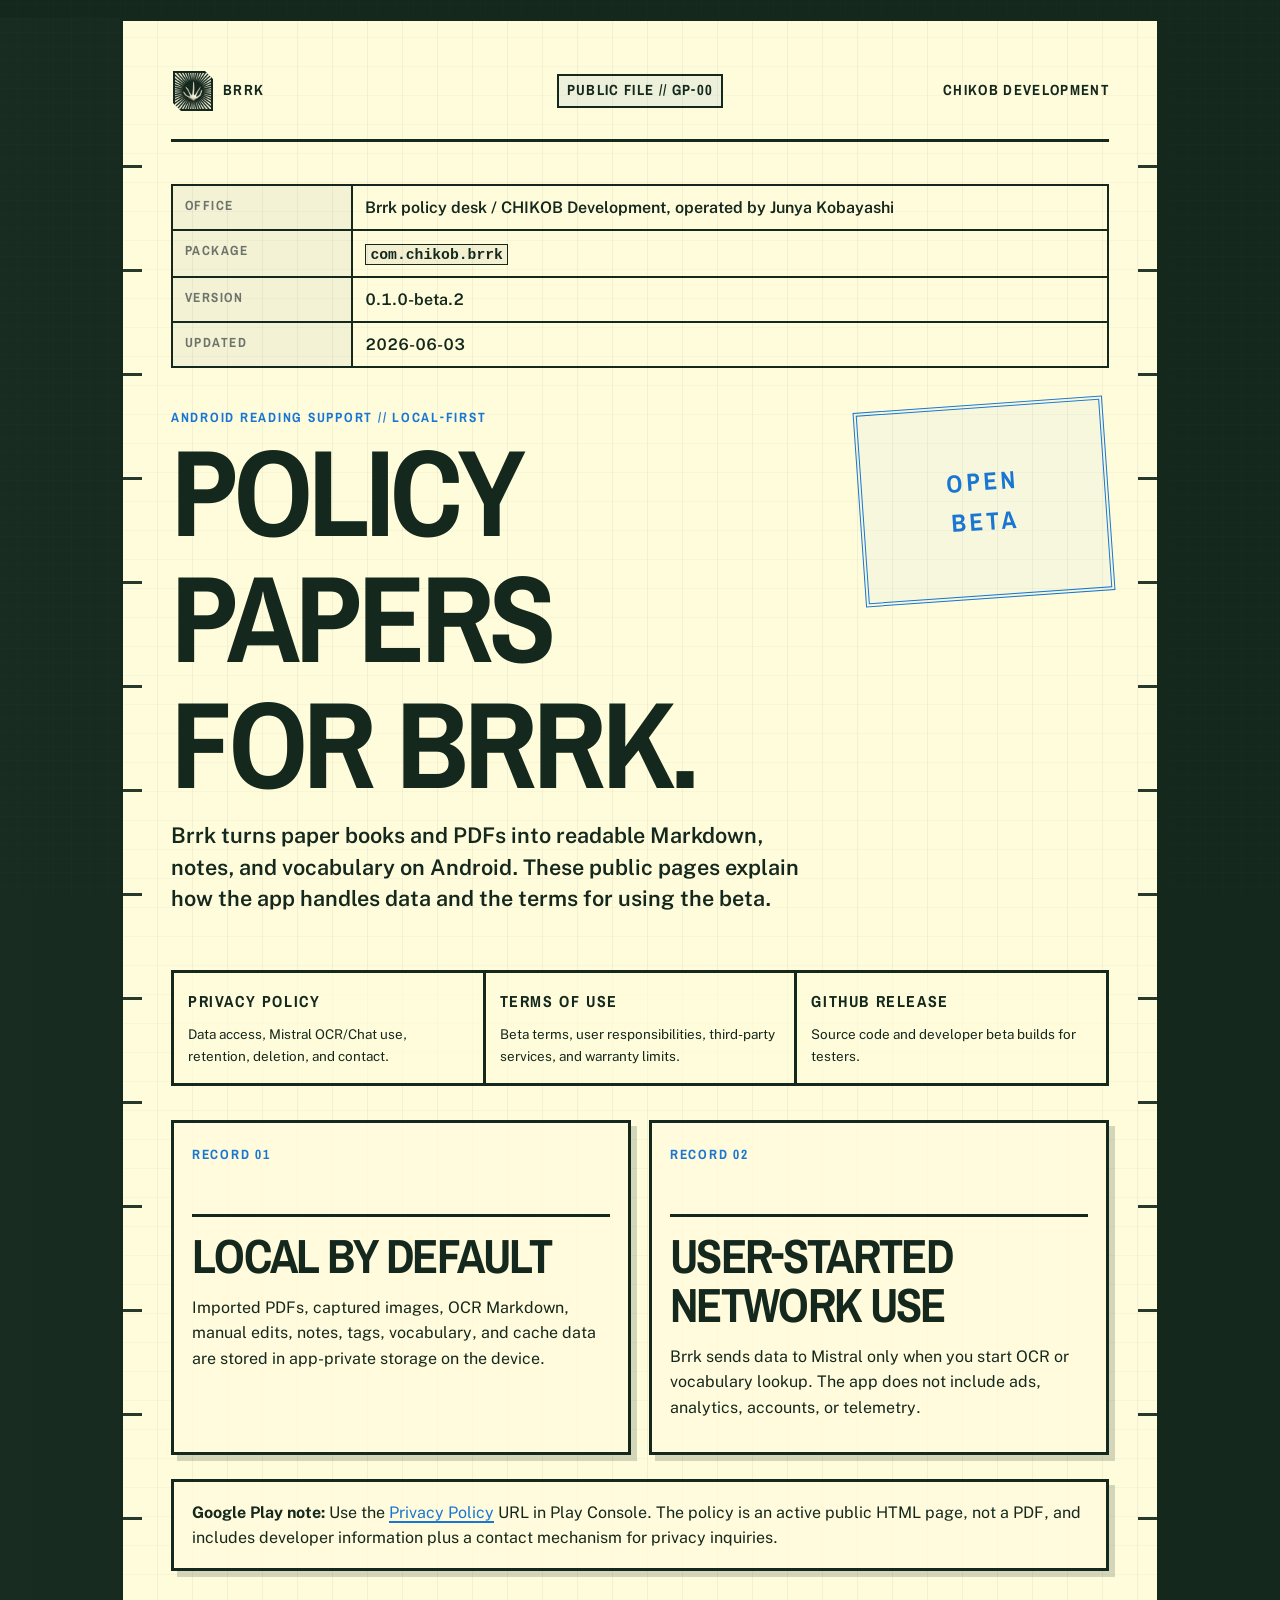
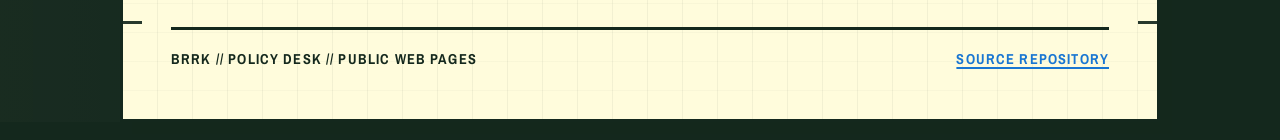
==== docs/index.html @ 3333eff4 "docs: soften GitHub release wording for Play pages" ====
<!doctype html>
<html lang="en">
<head>
  <meta charset="utf-8">
  <meta name="viewport" content="width=device-width, initial-scale=1">
  <title>Brrk — Policy Desk</title>
  <meta name="description" content="Brrk policy pages for Google Play: privacy policy, terms of use, and app data handling notes.">
  <link rel="preconnect" href="https://fonts.googleapis.com">
  <link rel="preconnect" href="https://fonts.gstatic.com" crossorigin>
  <link href="https://fonts.googleapis.com/css2?family=Archivo+Narrow:wght@500;600;700&family=Public+Sans:wght@400;500;600;700;800;900&display=swap" rel="stylesheet">
  <link rel="stylesheet" href="styles.css?v=20260604-fonts1">
</head>
<body>
  <a class="skip-link" href="#main">Skip to content</a>
  <div class="page-shell">
    <header class="top-band" aria-label="Brrk policy header">
      <a class="brand-logo" href="index.html" aria-label="Brrk policy desk home">
        <img src="assets/brrk_icon-96.png" alt="Brrk app icon" width="40" height="40" decoding="async">
        <span>Brrk</span>
      </a>
      <div class="doc-code">Public File // GP-00</div>
      <div class="brand-right">CHIKOB Development</div>
    </header>

    <section class="memo-grid" aria-label="Document metadata">
      <div class="memo-label">Office</div>
      <div class="memo-value">Brrk policy desk / CHIKOB Development, operated by Junya Kobayashi</div>
      <div class="memo-label">Package</div>
      <div class="memo-value"><code>com.chikob.brrk</code></div>
      <div class="memo-label">Version</div>
      <div class="memo-value">0.1.0-beta.2</div>
      <div class="memo-label">Updated</div>
      <div class="memo-value">2026-06-03</div>
    </section>

    <main id="main">
      <section class="hero">
        <div>
          <span class="kicker">Android reading support // local-first</span>
          <h1>Policy papers for Brrk.</h1>
          <p class="lede">Brrk turns paper books and PDFs into readable Markdown, notes, and vocabulary on Android. These public pages explain how the app handles data and the terms for using the beta.</p>
        </div>
        <div class="stamp" aria-label="Open beta stamp">Open<br>Beta</div>
      </section>

      <nav class="nav-ledger" aria-label="Policy documents">
        <a href="privacy.html">
          <strong>Privacy Policy</strong>
          <span>Data access, Mistral OCR/Chat use, retention, deletion, and contact.</span>
        </a>
        <a href="terms.html">
          <strong>Terms of Use</strong>
          <span>Beta terms, user responsibilities, third-party services, and warranty limits.</span>
        </a>
        <a href="https://github.com/ragman53/brrk/releases/tag/v0.1.0-beta.2">
          <strong>GitHub Release</strong>
          <span>Source code and developer beta builds for testers.</span>
        </a>
      </nav>

      <div class="paper-card-grid">
        <article class="paper-card">
          <span class="section-number">Record 01</span>
          <h2>Local by default</h2>
          <p>Imported PDFs, captured images, OCR Markdown, manual edits, notes, tags, vocabulary, and cache data are stored in app-private storage on the device.</p>
        </article>
        <article class="paper-card">
          <span class="section-number">Record 02</span>
          <h2>User-started network use</h2>
          <p>Brrk sends data to Mistral only when you start OCR or vocabulary lookup. The app does not include ads, analytics, accounts, or telemetry.</p>
        </article>
      </div>

      <section class="notice" aria-label="Important notice">
        <strong>Google Play note:</strong> Use the <a href="privacy.html">Privacy Policy</a> URL in Play Console. The policy is an active public HTML page, not a PDF, and includes developer information plus a contact mechanism for privacy inquiries.
      </section>
    </main>

    <footer class="footer-ledger">
      <div>Brrk // Policy desk // Public web pages</div>
      <div><a href="https://github.com/ragman53/brrk">Source repository</a></div>
    </footer>
  </div>
</body>
</html>
---- docs/styles.css ----
:root {
  --paper: #fffcdc;
  --ink: #14281d;
  --muted: #6d746b;
  --rule: #14281d;
  --accent: #1976d2;
  --stamp: #1976d2;
  --desk: #14281d;
  --shadow: rgba(20, 40, 29, 0.35);
  --paper-fiber: rgba(20, 40, 29, 0.055);
  --font-body: "Public Sans", "Helvetica Neue", Arial, sans-serif;
  --font-display: "Archivo Narrow", "Public Sans", "Helvetica Neue", Arial, sans-serif;
  --font-code: ui-monospace, "SFMono-Regular", "Cascadia Mono", "Liberation Mono", "Courier New", monospace;
  color-scheme: light;
}

* {
  box-sizing: border-box;
}

html {
  background: var(--desk);
  min-height: 100%;
}

body {
  margin: 0;
  min-height: 100vh;
  background:
    linear-gradient(90deg, rgba(255, 252, 220, 0.02), transparent 26%, rgba(255, 252, 220, 0.04) 52%, transparent 78%),
    var(--desk);
  color: var(--ink);
  font-family: var(--font-body);
  font-size: 16px;
  line-height: 1.58;
  font-feature-settings: "tnum" 1, "case" 1;
}

body::before {
  content: "";
  position: fixed;
  inset: 0;
  pointer-events: none;
  opacity: 0.6;
  background-image:
    repeating-linear-gradient(0deg, transparent 0 13px, rgba(255, 252, 220, 0.025) 13px 14px),
    repeating-linear-gradient(90deg, transparent 0 17px, rgba(255, 252, 220, 0.018) 17px 18px);
}

.page-shell {
  width: min(1040px, calc(100% - 28px));
  margin: 18px auto;
  padding: clamp(18px, 4vw, 48px);
  min-height: calc(100vh - 36px);
  position: relative;
  background:
    repeating-linear-gradient(90deg, transparent 0 34px, var(--paper-fiber) 34px 35px),
    repeating-linear-gradient(0deg, transparent 0 28px, rgba(20, 40, 29, 0.028) 28px 29px),
    var(--paper);
  border: 3px solid var(--rule);
  box-shadow: 12px 12px 0 var(--shadow);
  isolation: isolate;
}

.page-shell::before,
.page-shell::after {
  content: "";
  position: absolute;
  top: 92px;
  bottom: 92px;
  width: 22px;
  background-image: repeating-linear-gradient(
    to bottom,
    transparent 0,
    transparent 52px,
    var(--rule) 52px,
    var(--rule) 55px,
    transparent 55px,
    transparent 104px
  );
  opacity: 0.92;
  pointer-events: none;
}

.page-shell::before {
  left: -3px;
}

.page-shell::after {
  right: -3px;
}

.skip-link {
  position: absolute;
  top: 10px;
  left: 10px;
  transform: translateY(-180%);
  padding: 8px 10px;
  background: var(--accent);
  color: var(--paper);
  border: 2px solid var(--rule);
  z-index: 5;
}

.skip-link:focus {
  transform: translateY(0);
}

.top-band {
  display: grid;
  grid-template-columns: 1fr auto 1fr;
  align-items: center;
  gap: 16px;
  padding-bottom: 26px;
  border-bottom: 3px solid var(--rule);
  text-transform: uppercase;
  letter-spacing: 0.09em;
  font-family: var(--font-display);
  font-size: 0.92rem;
}

.brand-left,
.brand-right {
  font-weight: 700;
}

.brand-logo {
  justify-self: start;
  display: inline-grid;
  grid-template-columns: 40px auto;
  align-items: center;
  gap: 10px;
  max-width: max-content;
  padding: 2px 6px 2px 2px;
  color: var(--ink);
  font-family: var(--font-display);
  font-weight: 700;
  text-decoration: none;
}

.brand-logo img {
  width: 40px;
  height: 40px;
  display: block;
  flex: 0 0 40px;
  object-fit: cover;
  border: 2px solid var(--rule);
  background: var(--paper);
  clip-path: polygon(0 0, calc(100% - 8px) 0, 100% 8px, 100% 100%, 8px 100%, 0 calc(100% - 8px));
  image-rendering: auto;
}

.brand-logo span {
  letter-spacing: 0.1em;
}

.brand-logo:hover,
.brand-logo:focus-visible {
  color: var(--paper);
  background: var(--accent);
  outline: 2px solid var(--accent);
  outline-offset: 3px;
}

.brand-logo:hover img,
.brand-logo:focus-visible img {
  border-color: var(--accent);
}

.brand-right {
  text-align: right;
}

.doc-code {
  justify-self: center;
  padding: 3px 8px;
  font-family: var(--font-display);
  font-weight: 700;
  border: 2px solid var(--rule);
  background: rgba(25, 118, 210, 0.08);
  white-space: nowrap;
}

.memo-grid {
  display: grid;
  grid-template-columns: minmax(120px, 180px) 1fr;
  gap: 0;
  margin: clamp(22px, 4vw, 42px) 0 30px;
  border-top: 2px solid var(--rule);
  border-left: 2px solid var(--rule);
}

.memo-label,
.memo-value {
  min-height: 42px;
  padding: 9px 12px;
  border-right: 2px solid var(--rule);
  border-bottom: 2px solid var(--rule);
}

.memo-label {
  text-transform: uppercase;
  letter-spacing: 0.11em;
  font-family: var(--font-display);
  font-size: 0.83rem;
  font-weight: 700;
  color: var(--muted);
  background: rgba(20, 40, 29, 0.045);
}

.memo-value {
  font-weight: 600;
}

.hero {
  display: grid;
  grid-template-columns: minmax(0, 1fr) minmax(190px, 250px);
  gap: clamp(22px, 5vw, 56px);
  align-items: start;
  margin: 36px 0 42px;
}

h1,
h2,
h3 {
  margin: 0;
  font-family: var(--font-display);
  font-weight: 700;
  line-height: 1.02;
  letter-spacing: -0.035em;
  text-wrap: balance;
}

h1 {
  font-size: clamp(3rem, 10vw, 7.7rem);
  max-width: 850px;
  text-transform: uppercase;
}

h2 {
  font-size: clamp(1.65rem, 3.8vw, 3rem);
  margin-top: 48px;
  padding-top: 15px;
  border-top: 3px solid var(--rule);
  text-transform: uppercase;
}

h3 {
  font-size: 1.08rem;
  margin-top: 26px;
  text-transform: uppercase;
  letter-spacing: 0.05em;
}

p,
ul,
ol {
  max-width: 74ch;
}

p {
  margin: 14px 0;
}

ul,
ol {
  padding-left: 1.4rem;
}

li + li {
  margin-top: 8px;
}

.lede {
  font-size: clamp(1.05rem, 2vw, 1.35rem);
  line-height: 1.45;
  max-width: 62ch;
  font-weight: 600;
}

.stamp {
  justify-self: end;
  width: 100%;
  max-width: 250px;
  aspect-ratio: 1 / 0.78;
  border: 4px double var(--stamp);
  color: var(--stamp);
  display: grid;
  place-items: center;
  transform: rotate(-4deg);
  font-family: var(--font-display);
  text-transform: uppercase;
  letter-spacing: 0.13em;
  font-weight: 700;
  text-align: center;
  font-size: clamp(1.1rem, 2.2vw, 1.55rem);
  background: rgba(25, 118, 210, 0.035);
}

.nav-ledger {
  display: grid;
  grid-template-columns: repeat(3, minmax(0, 1fr));
  border-top: 3px solid var(--rule);
  border-left: 3px solid var(--rule);
  margin: 34px 0;
}

.nav-ledger a {
  display: block;
  padding: 16px 14px;
  min-height: 92px;
  color: var(--ink);
  border-right: 3px solid var(--rule);
  border-bottom: 3px solid var(--rule);
  text-decoration: none;
  background: rgba(255, 252, 220, 0.7);
}

.nav-ledger a:hover,
.nav-ledger a:focus-visible {
  outline: none;
  color: var(--paper);
  background: var(--accent);
}

.nav-ledger strong,
.nav-ledger span {
  display: block;
}

.nav-ledger strong {
  font-family: var(--font-display);
  font-weight: 700;
  text-transform: uppercase;
  letter-spacing: 0.1em;
}

.nav-ledger span {
  margin-top: 10px;
  font-size: 0.84rem;
}

.notice,
.paper-card {
  border: 3px solid var(--rule);
  padding: 18px;
  background: rgba(255, 252, 220, 0.82);
  box-shadow: 6px 6px 0 rgba(20, 40, 29, 0.18);
}

.notice {
  margin: 24px 0;
}

.paper-card-grid {
  display: grid;
  grid-template-columns: repeat(2, minmax(0, 1fr));
  gap: 18px;
  margin: 24px 0;
}

.kicker,
.section-number {
  display: inline-block;
  color: var(--accent);
  font-family: var(--font-display);
  text-transform: uppercase;
  letter-spacing: 0.13em;
  font-size: 0.84rem;
  font-weight: 700;
}

.data-table {
  width: 100%;
  border-collapse: collapse;
  margin: 20px 0;
  font-size: 0.94rem;
}

.data-table th,
.data-table td {
  border: 2px solid var(--rule);
  padding: 10px 12px;
  text-align: left;
  vertical-align: top;
}

.data-table th {
  font-family: var(--font-display);
  font-weight: 700;
  text-transform: uppercase;
  letter-spacing: 0.1em;
  background: rgba(20, 40, 29, 0.06);
}

a {
  color: var(--accent);
  text-decoration-thickness: 2px;
  text-underline-offset: 3px;
}

a:hover,
a:focus-visible {
  color: var(--ink);
  background: rgba(25, 118, 210, 0.16);
  outline: 2px solid var(--accent);
  outline-offset: 2px;
}

code {
  padding: 0.12em 0.3em;
  border: 1px solid var(--rule);
  background: rgba(20, 40, 29, 0.055);
  font-family: var(--font-code);
  font-size: 0.92em;
}

hr {
  border: 0;
  border-top: 3px solid var(--rule);
  margin: 38px 0;
}

.footer-ledger {
  margin-top: 56px;
  padding-top: 18px;
  border-top: 3px solid var(--rule);
  display: grid;
  grid-template-columns: 1fr auto;
  gap: 16px;
  font-family: var(--font-display);
  font-size: 0.9rem;
  font-weight: 700;
  text-transform: uppercase;
  letter-spacing: 0.08em;
}

@media (max-width: 760px) {
  body {
    font-size: 15px;
  }

  .page-shell {
    width: calc(100% - 16px);
    margin: 8px auto;
    padding: 18px;
    box-shadow: 6px 6px 0 var(--shadow);
  }

  .page-shell::before,
  .page-shell::after {
    display: none;
  }

  .top-band {
    grid-template-columns: 1fr;
    gap: 8px;
  }

  .brand-right,
  .doc-code {
    justify-self: start;
    text-align: left;
  }

  .memo-grid {
    grid-template-columns: 1fr;
  }

  .hero,
  .paper-card-grid,
  .nav-ledger,
  .footer-ledger {
    grid-template-columns: 1fr;
  }

  .stamp {
    justify-self: start;
    max-width: 190px;
  }
}

@media print {
  html,
  body {
    background: var(--paper);
  }

  .page-shell {
    width: 100%;
    min-height: auto;
    margin: 0;
    border: 0;
    box-shadow: none;
  }

  .nav-ledger,
  .skip-link {
    display: none;
  }
}
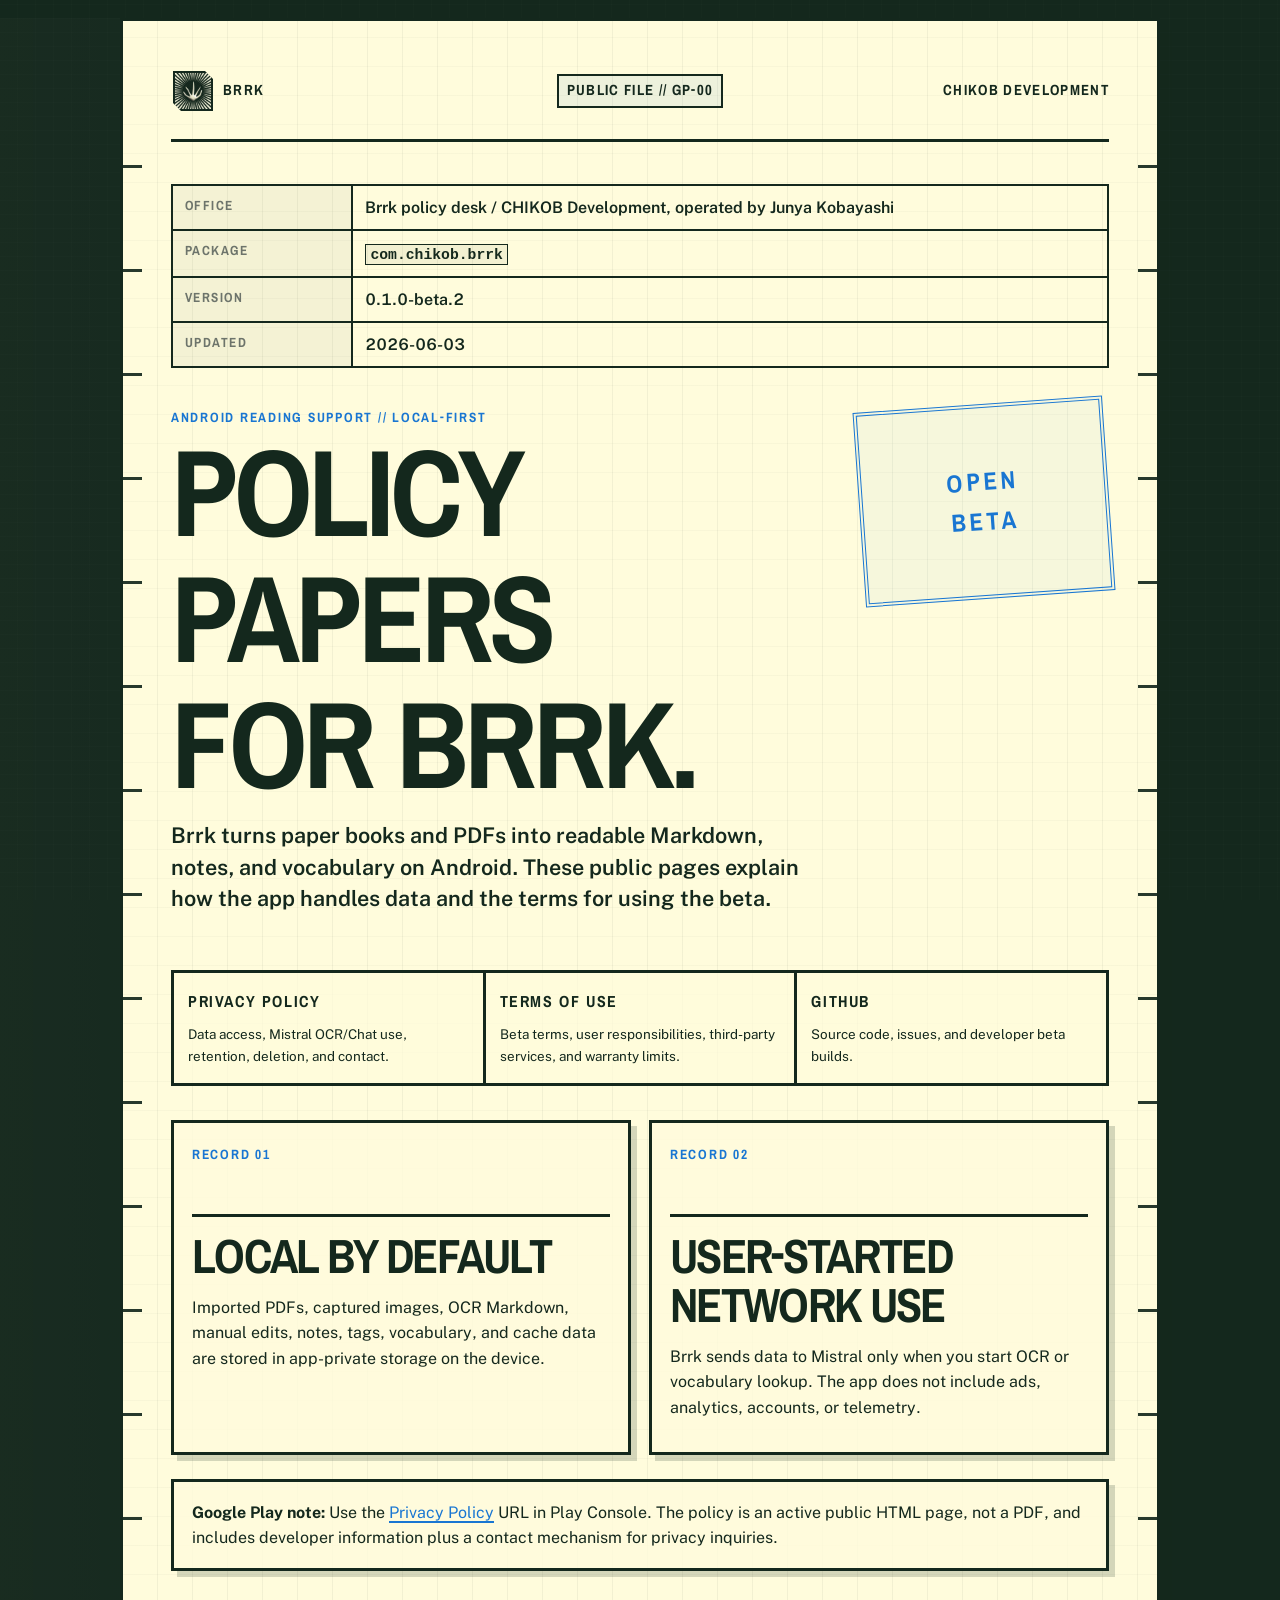
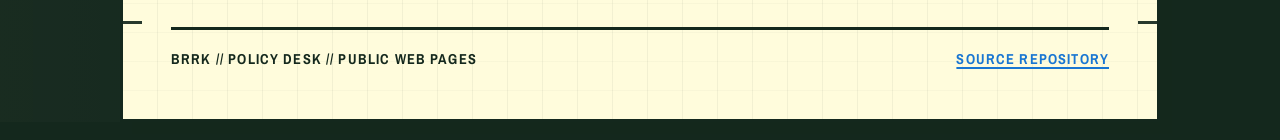
==== commit 66f3eeee: "docs: link policy pages to repository" ====
--- a/docs/index.html
+++ b/docs/index.html
@@ -52,9 +52,9 @@
           <strong>Terms of Use</strong>
           <span>Beta terms, user responsibilities, third-party services, and warranty limits.</span>
         </a>
-        <a href="https://github.com/ragman53/brrk/releases/tag/v0.1.0-beta.2">
-          <strong>GitHub Release</strong>
-          <span>Source code and developer beta builds for testers.</span>
+        <a href="https://github.com/ragman53/brrk/">
+          <strong>GitHub</strong>
+          <span>Source code, issues, and developer beta builds.</span>
         </a>
       </nav>
 
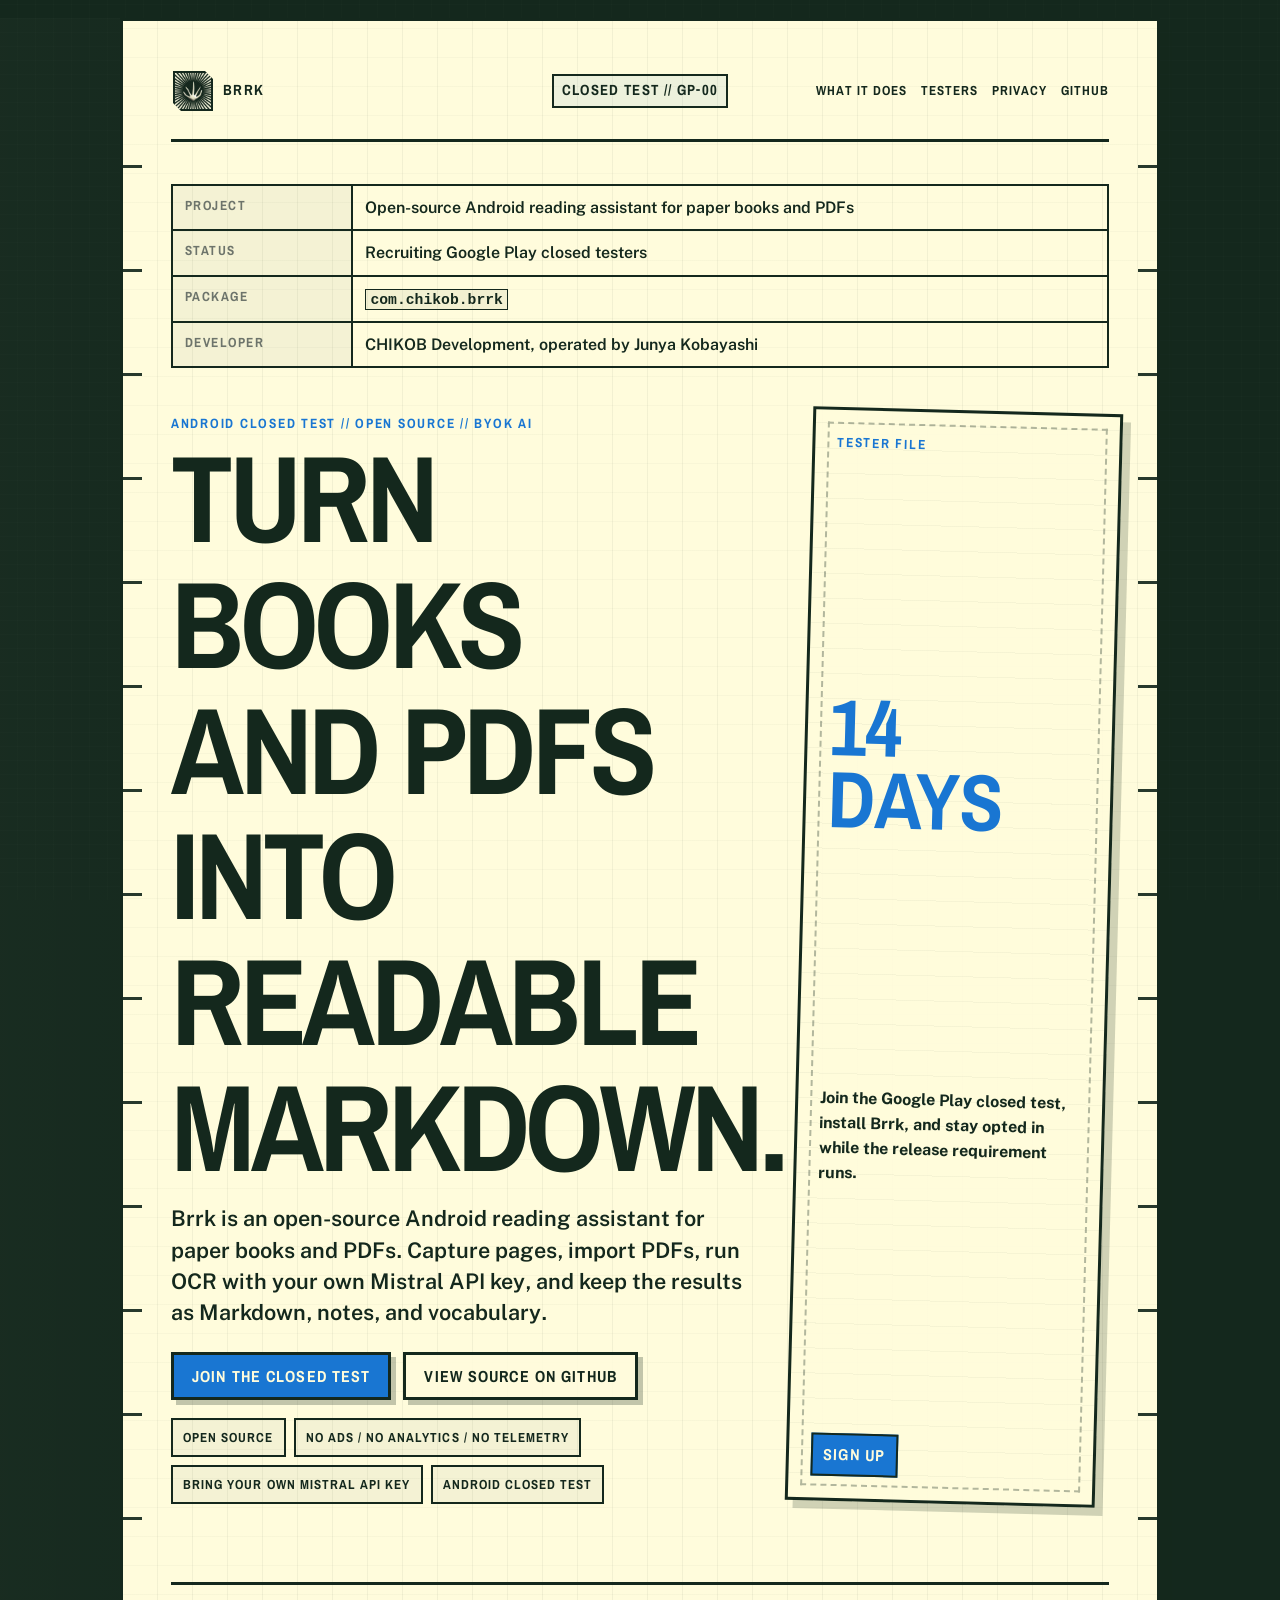
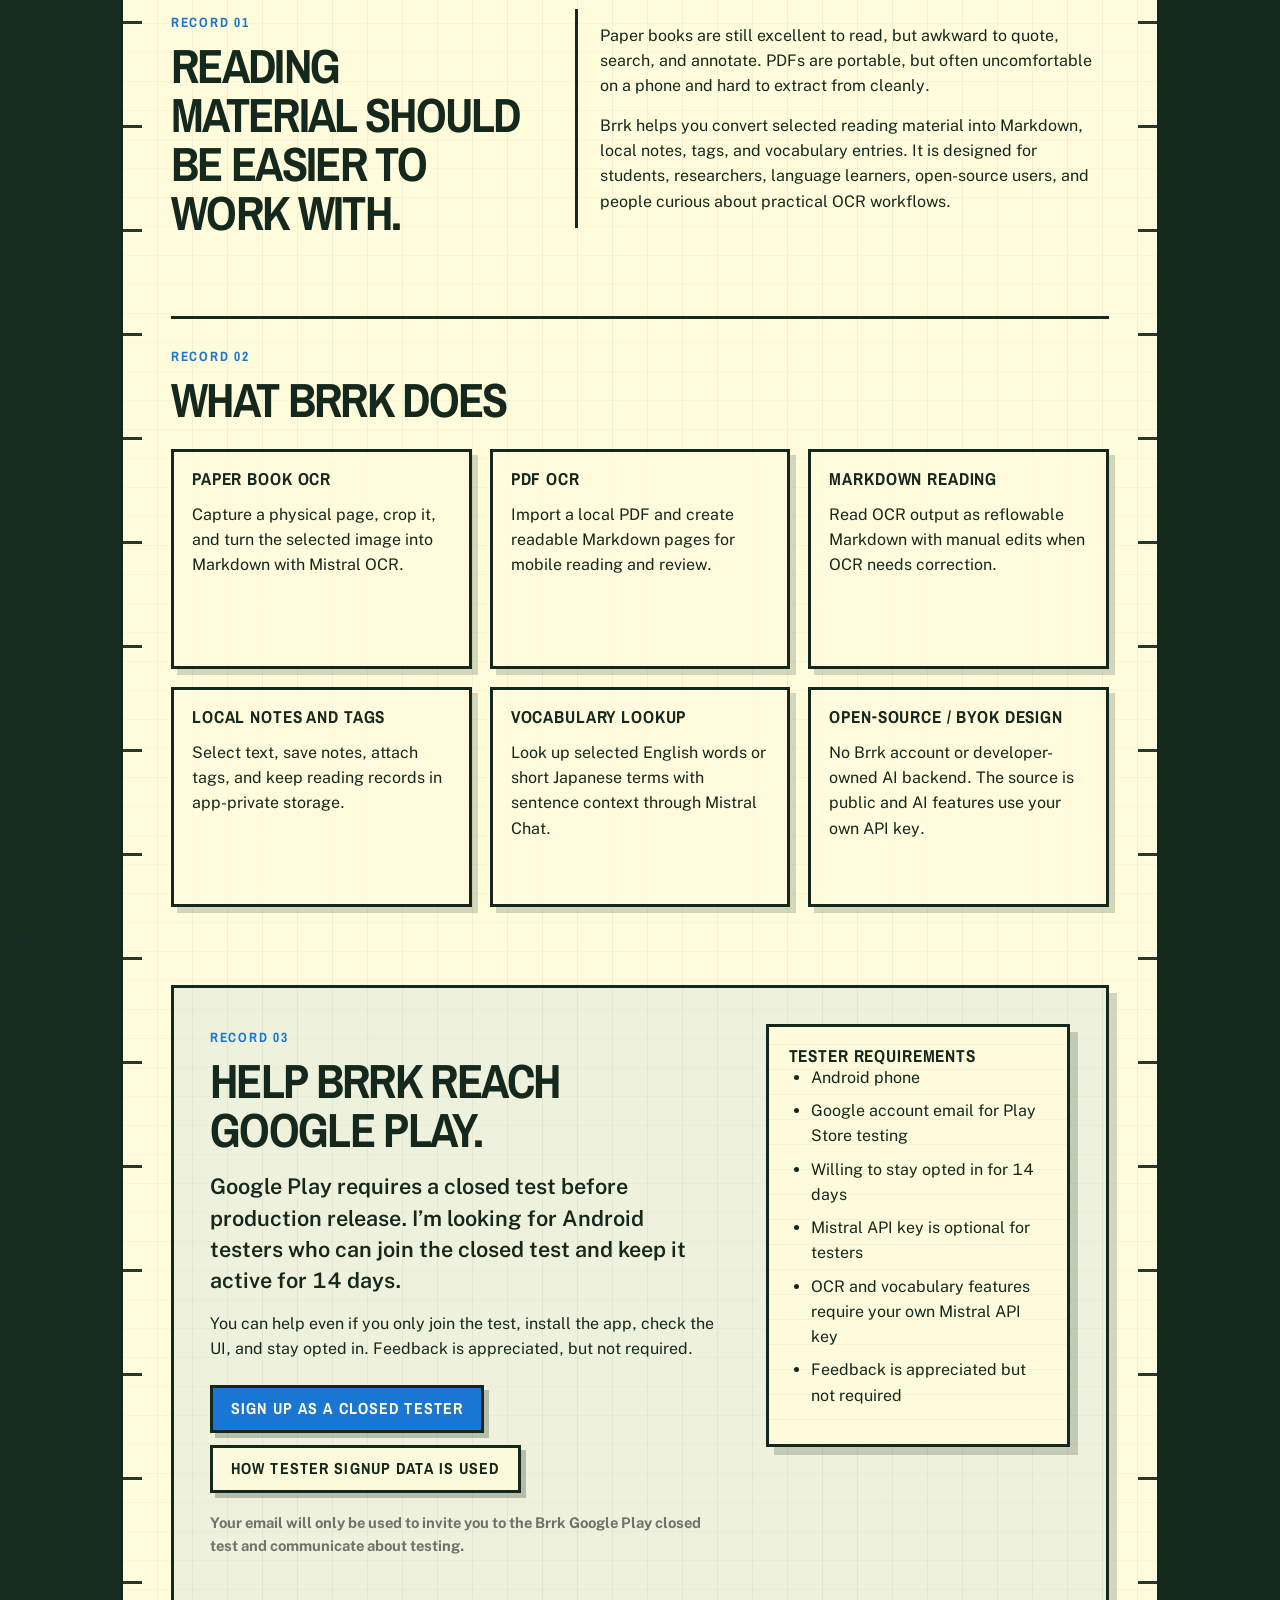
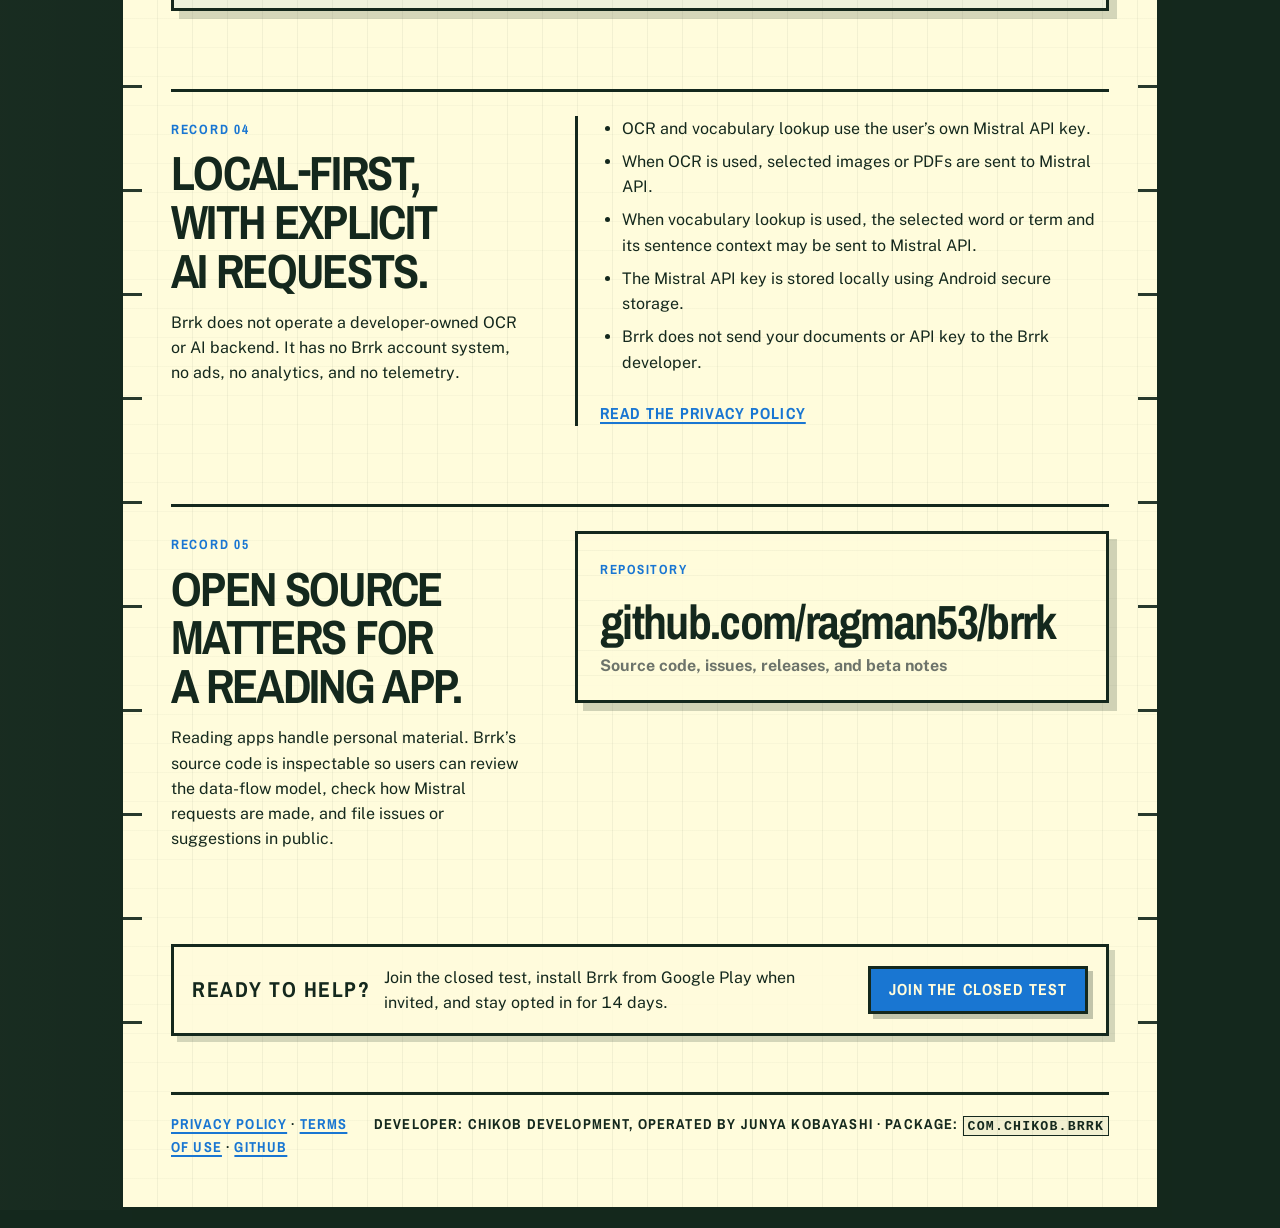
==== commit 41c1a585: "docs: add closed tester landing page" ====
--- a/docs/index.html
+++ b/docs/index.html
@@ -3,82 +3,178 @@
 <head>
   <meta charset="utf-8">
   <meta name="viewport" content="width=device-width, initial-scale=1">
-  <title>Brrk — Policy Desk</title>
-  <meta name="description" content="Brrk policy pages for Google Play: privacy policy, terms of use, and app data handling notes.">
+  <title>Brrk — Android closed test</title>
+  <meta name="description" content="Join the Brrk Android closed test. Brrk is an open-source reading assistant that turns paper books and PDFs into Markdown, notes, and vocabulary using your own Mistral API key.">
   <link rel="preconnect" href="https://fonts.googleapis.com">
   <link rel="preconnect" href="https://fonts.gstatic.com" crossorigin>
   <link href="https://fonts.googleapis.com/css2?family=Archivo+Narrow:wght@500;600;700&family=Public+Sans:wght@400;500;600;700;800;900&display=swap" rel="stylesheet">
-  <link rel="stylesheet" href="styles.css?v=20260604-fonts1">
+  <link rel="stylesheet" href="styles.css?v=20260616-landing1">
 </head>
 <body>
   <a class="skip-link" href="#main">Skip to content</a>
-  <div class="page-shell">
-    <header class="top-band" aria-label="Brrk policy header">
-      <a class="brand-logo" href="index.html" aria-label="Brrk policy desk home">
+  <div class="page-shell landing-shell">
+    <header class="top-band site-header" aria-label="Brrk site header">
+      <a class="brand-logo" href="index.html" aria-label="Brrk home">
         <img src="assets/brrk_icon-96.png" alt="Brrk app icon" width="40" height="40" decoding="async">
         <span>Brrk</span>
       </a>
-      <div class="doc-code">Public File // GP-00</div>
-      <div class="brand-right">CHIKOB Development</div>
+      <div class="doc-code">Closed Test // GP-00</div>
+      <nav class="site-nav" aria-label="Main navigation">
+        <a href="#what-it-does">What it does</a>
+        <a href="#testers">Testers</a>
+        <a href="privacy.html">Privacy</a>
+        <a href="https://github.com/ragman53/brrk">GitHub</a>
+      </nav>
     </header>
 
-    <section class="memo-grid" aria-label="Document metadata">
-      <div class="memo-label">Office</div>
-      <div class="memo-value">Brrk policy desk / CHIKOB Development, operated by Junya Kobayashi</div>
+    <section class="memo-grid" aria-label="Project metadata">
+      <div class="memo-label">Project</div>
+      <div class="memo-value">Open-source Android reading assistant for paper books and PDFs</div>
+      <div class="memo-label">Status</div>
+      <div class="memo-value">Recruiting Google Play closed testers</div>
       <div class="memo-label">Package</div>
       <div class="memo-value"><code>com.chikob.brrk</code></div>
-      <div class="memo-label">Version</div>
-      <div class="memo-value">0.1.0-beta.2</div>
-      <div class="memo-label">Updated</div>
-      <div class="memo-value">2026-06-03</div>
+      <div class="memo-label">Developer</div>
+      <div class="memo-value">CHIKOB Development, operated by Junya Kobayashi</div>
     </section>
 
     <main id="main">
-      <section class="hero">
+      <section class="hero landing-hero" aria-labelledby="hero-title">
         <div>
-          <span class="kicker">Android reading support // local-first</span>
-          <h1>Policy papers for Brrk.</h1>
-          <p class="lede">Brrk turns paper books and PDFs into readable Markdown, notes, and vocabulary on Android. These public pages explain how the app handles data and the terms for using the beta.</p>
+          <span class="kicker">Android closed test // open source // BYOK AI</span>
+          <h1 id="hero-title">Turn books and PDFs into readable Markdown.</h1>
+          <p class="lede">Brrk is an open-source Android reading assistant for paper books and PDFs. Capture pages, import PDFs, run OCR with your own Mistral API key, and keep the results as Markdown, notes, and vocabulary.</p>
+          <div class="cta-row" aria-label="Primary actions">
+            <a class="button button-primary" href="GOOGLE_FORM_URL_HERE">Join the closed test</a>
+            <a class="button button-secondary" href="https://github.com/ragman53/brrk">View source on GitHub</a>
+          </div>
+          <ul class="trust-ledger" aria-label="Project notes">
+            <li>Open source</li>
+            <li>No ads / no analytics / no telemetry</li>
+            <li>Bring your own Mistral API key</li>
+            <li>Android closed test</li>
+          </ul>
         </div>
-        <div class="stamp" aria-label="Open beta stamp">Open<br>Beta</div>
+        <aside class="tester-ticket" aria-label="Closed test ticket">
+          <span class="ticket-label">Tester file</span>
+          <strong>14 days</strong>
+          <p>Join the Google Play closed test, install Brrk, and stay opted in while the release requirement runs.</p>
+          <a href="GOOGLE_FORM_URL_HERE">Sign up</a>
+        </aside>
       </section>
 
-      <nav class="nav-ledger" aria-label="Policy documents">
-        <a href="privacy.html">
-          <strong>Privacy Policy</strong>
-          <span>Data access, Mistral OCR/Chat use, retention, deletion, and contact.</span>
+      <section id="what-it-does" class="problem-section" aria-labelledby="problem-title">
+        <div>
+          <span class="section-number">Record 01</span>
+          <h2 id="problem-title">Reading material should be easier to work with.</h2>
+        </div>
+        <div class="problem-copy">
+          <p>Paper books are still excellent to read, but awkward to quote, search, and annotate. PDFs are portable, but often uncomfortable on a phone and hard to extract from cleanly.</p>
+          <p>Brrk helps you convert selected reading material into Markdown, local notes, tags, and vocabulary entries. It is designed for students, researchers, language learners, open-source users, and people curious about practical OCR workflows.</p>
+        </div>
+      </section>
+
+      <section class="feature-section" aria-labelledby="features-title">
+        <span class="section-number">Record 02</span>
+        <h2 id="features-title">What Brrk does</h2>
+        <div class="feature-grid">
+          <article class="paper-card feature-card">
+            <h3>Paper book OCR</h3>
+            <p>Capture a physical page, crop it, and turn the selected image into Markdown with Mistral OCR.</p>
+          </article>
+          <article class="paper-card feature-card">
+            <h3>PDF OCR</h3>
+            <p>Import a local PDF and create readable Markdown pages for mobile reading and review.</p>
+          </article>
+          <article class="paper-card feature-card">
+            <h3>Markdown reading</h3>
+            <p>Read OCR output as reflowable Markdown with manual edits when OCR needs correction.</p>
+          </article>
+          <article class="paper-card feature-card">
+            <h3>Local notes and tags</h3>
+            <p>Select text, save notes, attach tags, and keep reading records in app-private storage.</p>
+          </article>
+          <article class="paper-card feature-card">
+            <h3>Vocabulary lookup</h3>
+            <p>Look up selected English words or short Japanese terms with sentence context through Mistral Chat.</p>
+          </article>
+          <article class="paper-card feature-card">
+            <h3>Open-source / BYOK design</h3>
+            <p>No Brrk account or developer-owned AI backend. The source is public and AI features use your own API key.</p>
+          </article>
+        </div>
+      </section>
+
+      <section id="testers" class="tester-section" aria-labelledby="tester-title">
+        <div class="tester-main">
+          <span class="section-number">Record 03</span>
+          <h2 id="tester-title">Help Brrk reach Google Play.</h2>
+          <p class="lede">Google Play requires a closed test before production release. I’m looking for Android testers who can join the closed test and keep it active for 14 days.</p>
+          <p>You can help even if you only join the test, install the app, check the UI, and stay opted in. Feedback is appreciated, but not required.</p>
+          <div class="cta-row">
+            <a class="button button-primary" href="GOOGLE_FORM_URL_HERE">Sign up as a closed tester</a>
+            <a class="button button-secondary" href="privacy.html#closed-tester-signup">How tester signup data is used</a>
+          </div>
+          <p class="fine-print">Your email will only be used to invite you to the Brrk Google Play closed test and communicate about testing.</p>
+        </div>
+        <aside class="requirements-card" aria-labelledby="requirements-title">
+          <h3 id="requirements-title">Tester requirements</h3>
+          <ul>
+            <li>Android phone</li>
+            <li>Google account email for Play Store testing</li>
+            <li>Willing to stay opted in for 14 days</li>
+            <li>Mistral API key is optional for testers</li>
+            <li>OCR and vocabulary features require your own Mistral API key</li>
+            <li>Feedback is appreciated but not required</li>
+          </ul>
+        </aside>
+      </section>
+
+      <section id="privacy" class="privacy-section" aria-labelledby="privacy-title">
+        <div>
+          <span class="section-number">Record 04</span>
+          <h2 id="privacy-title">Local-first, with explicit AI requests.</h2>
+          <p>Brrk does not operate a developer-owned OCR or AI backend. It has no Brrk account system, no ads, no analytics, and no telemetry.</p>
+        </div>
+        <div class="privacy-ledger">
+          <ul>
+            <li>OCR and vocabulary lookup use the user’s own Mistral API key.</li>
+            <li>When OCR is used, selected images or PDFs are sent to Mistral API.</li>
+            <li>When vocabulary lookup is used, the selected word or term and its sentence context may be sent to Mistral API.</li>
+            <li>The Mistral API key is stored locally using Android secure storage.</li>
+            <li>Brrk does not send your documents or API key to the Brrk developer.</li>
+          </ul>
+          <a class="text-link" href="privacy.html">Read the Privacy Policy</a>
+        </div>
+      </section>
+
+      <section class="oss-section" aria-labelledby="oss-title">
+        <div class="oss-copy">
+          <span class="section-number">Record 05</span>
+          <h2 id="oss-title">Open source matters for a reading app.</h2>
+          <p>Reading apps handle personal material. Brrk’s source code is inspectable so users can review the data-flow model, check how Mistral requests are made, and file issues or suggestions in public.</p>
+        </div>
+        <a class="github-card" href="https://github.com/ragman53/brrk" aria-label="Open Brrk source code on GitHub">
+          <span>Repository</span>
+          <strong>github.com/ragman53/brrk</strong>
+          <em>Source code, issues, releases, and beta notes</em>
         </a>
-        <a href="terms.html">
-          <strong>Terms of Use</strong>
-          <span>Beta terms, user responsibilities, third-party services, and warranty limits.</span>
-        </a>
-        <a href="https://github.com/ragman53/brrk/">
-          <strong>GitHub</strong>
-          <span>Source code, issues, and developer beta builds.</span>
-        </a>
-      </nav>
+      </section>
 
-      <div class="paper-card-grid">
-        <article class="paper-card">
-          <span class="section-number">Record 01</span>
-          <h2>Local by default</h2>
-          <p>Imported PDFs, captured images, OCR Markdown, manual edits, notes, tags, vocabulary, and cache data are stored in app-private storage on the device.</p>
-        </article>
-        <article class="paper-card">
-          <span class="section-number">Record 02</span>
-          <h2>User-started network use</h2>
-          <p>Brrk sends data to Mistral only when you start OCR or vocabulary lookup. The app does not include ads, analytics, accounts, or telemetry.</p>
-        </article>
-      </div>
-
-      <section class="notice" aria-label="Important notice">
-        <strong>Google Play note:</strong> Use the <a href="privacy.html">Privacy Policy</a> URL in Play Console. The policy is an active public HTML page, not a PDF, and includes developer information plus a contact mechanism for privacy inquiries.
+      <section class="notice final-cta" aria-label="Closed test call to action">
+        <strong>Ready to help?</strong>
+        <span>Join the closed test, install Brrk from Google Play when invited, and stay opted in for 14 days.</span>
+        <a class="button button-primary" href="GOOGLE_FORM_URL_HERE">Join the closed test</a>
       </section>
     </main>
 
     <footer class="footer-ledger">
-      <div>Brrk // Policy desk // Public web pages</div>
-      <div><a href="https://github.com/ragman53/brrk">Source repository</a></div>
+      <div>
+        <a href="privacy.html">Privacy Policy</a> ·
+        <a href="terms.html">Terms of Use</a> ·
+        <a href="https://github.com/ragman53/brrk">GitHub</a>
+      </div>
+      <div>Developer: CHIKOB Development, operated by Junya Kobayashi · Package: <code>com.chikob.brrk</code></div>
     </footer>
   </div>
 </body>
--- a/docs/styles.css
+++ b/docs/styles.css
@@ -435,6 +435,350 @@
   letter-spacing: 0.08em;
 }
 
+.site-nav {
+  justify-self: end;
+  display: flex;
+  flex-wrap: wrap;
+  justify-content: flex-end;
+  gap: 8px 14px;
+  font-family: var(--font-display);
+  font-weight: 700;
+  text-transform: uppercase;
+  letter-spacing: 0.08em;
+  font-size: 0.82rem;
+}
+
+.site-nav a {
+  color: var(--ink);
+  text-decoration: none;
+  border-bottom: 2px solid transparent;
+}
+
+.site-nav a:hover,
+.site-nav a:focus-visible {
+  color: var(--accent);
+  background: transparent;
+  border-bottom-color: var(--accent);
+  outline: 2px solid var(--accent);
+  outline-offset: 4px;
+}
+
+.landing-hero {
+  grid-template-columns: minmax(0, 1fr) minmax(220px, 310px);
+  align-items: stretch;
+  margin-top: 42px;
+}
+
+.landing-hero h1 {
+  max-width: 920px;
+}
+
+.cta-row {
+  display: flex;
+  flex-wrap: wrap;
+  gap: 12px;
+  margin: 24px 0 18px;
+}
+
+.button {
+  display: inline-flex;
+  align-items: center;
+  justify-content: center;
+  min-height: 48px;
+  padding: 12px 18px;
+  border: 3px solid var(--rule);
+  box-shadow: 5px 5px 0 rgba(20, 40, 29, 0.26);
+  color: var(--ink);
+  font-family: var(--font-display);
+  font-weight: 700;
+  letter-spacing: 0.07em;
+  text-transform: uppercase;
+  text-decoration: none;
+  line-height: 1.1;
+}
+
+.button:hover,
+.button:focus-visible {
+  outline: 3px solid var(--accent);
+  outline-offset: 3px;
+  transform: translate(-1px, -1px);
+}
+
+.button-primary {
+  background: var(--accent);
+  color: var(--paper);
+}
+
+.button-primary:hover,
+.button-primary:focus-visible {
+  color: var(--paper);
+  background: #0f5fab;
+}
+
+.button-secondary {
+  background: rgba(255, 252, 220, 0.86);
+}
+
+.trust-ledger {
+  display: flex;
+  flex-wrap: wrap;
+  gap: 8px;
+  padding: 0;
+  margin: 18px 0 0;
+  list-style: none;
+  max-width: none;
+}
+
+.trust-ledger li {
+  margin: 0;
+  padding: 7px 10px;
+  border: 2px solid var(--rule);
+  background: rgba(20, 40, 29, 0.045);
+  font-family: var(--font-display);
+  font-size: 0.82rem;
+  font-weight: 700;
+  letter-spacing: 0.08em;
+  text-transform: uppercase;
+}
+
+.tester-ticket,
+.requirements-card,
+.github-card {
+  border: 3px solid var(--rule);
+  background:
+    repeating-linear-gradient(0deg, transparent 0 24px, rgba(20, 40, 29, 0.04) 24px 25px),
+    rgba(255, 252, 220, 0.9);
+  box-shadow: 8px 8px 0 rgba(20, 40, 29, 0.2);
+}
+
+.tester-ticket {
+  position: relative;
+  display: flex;
+  flex-direction: column;
+  justify-content: space-between;
+  min-height: 310px;
+  padding: 22px;
+  transform: rotate(1.5deg);
+}
+
+.tester-ticket::before {
+  content: "";
+  position: absolute;
+  inset: 12px;
+  border: 2px dashed rgba(20, 40, 29, 0.32);
+  pointer-events: none;
+}
+
+.ticket-label,
+.github-card span {
+  color: var(--accent);
+  font-family: var(--font-display);
+  font-size: 0.83rem;
+  font-weight: 700;
+  letter-spacing: 0.13em;
+  text-transform: uppercase;
+}
+
+.tester-ticket strong {
+  display: block;
+  margin: 12px 0;
+  color: var(--accent);
+  font-family: var(--font-display);
+  font-size: clamp(3.2rem, 7vw, 5rem);
+  line-height: 0.9;
+  text-transform: uppercase;
+}
+
+.tester-ticket p {
+  margin-bottom: 22px;
+  font-weight: 700;
+}
+
+.tester-ticket a {
+  align-self: flex-start;
+  padding: 7px 10px;
+  border: 2px solid var(--rule);
+  background: var(--accent);
+  color: var(--paper);
+  font-family: var(--font-display);
+  font-weight: 700;
+  letter-spacing: 0.08em;
+  text-transform: uppercase;
+  text-decoration: none;
+}
+
+.problem-section,
+.privacy-section,
+.oss-section,
+.tester-section {
+  display: grid;
+  grid-template-columns: minmax(220px, 0.8fr) minmax(0, 1.2fr);
+  gap: clamp(20px, 4vw, 48px);
+  align-items: start;
+  margin: clamp(42px, 7vw, 78px) 0;
+  padding-top: 24px;
+  border-top: 3px solid var(--rule);
+}
+
+.problem-section h2,
+.feature-section h2,
+.tester-section h2,
+.privacy-section h2,
+.oss-section h2 {
+  margin-top: 8px;
+  padding-top: 0;
+  border-top: 0;
+}
+
+.problem-copy,
+.privacy-ledger {
+  border-left: 3px solid var(--rule);
+  padding-left: 22px;
+}
+
+.feature-section {
+  margin: clamp(42px, 7vw, 78px) 0;
+  padding-top: 24px;
+  border-top: 3px solid var(--rule);
+}
+
+.feature-grid {
+  display: grid;
+  grid-template-columns: repeat(3, minmax(0, 1fr));
+  gap: 18px;
+  margin-top: 24px;
+}
+
+.feature-card {
+  display: flex;
+  min-height: 220px;
+  flex-direction: column;
+  justify-content: flex-start;
+}
+
+.feature-card h3 {
+  margin-top: 0;
+}
+
+.tester-section {
+  grid-template-columns: minmax(0, 1.25fr) minmax(260px, 0.75fr);
+  padding: clamp(22px, 4vw, 36px);
+  background: rgba(25, 118, 210, 0.07);
+  border: 3px solid var(--rule);
+  box-shadow: 8px 8px 0 rgba(20, 40, 29, 0.18);
+}
+
+.tester-main .lede {
+  margin-top: 16px;
+}
+
+.requirements-card {
+  padding: 20px;
+}
+
+.requirements-card h3 {
+  margin-top: 0;
+}
+
+.requirements-card ul,
+.privacy-ledger ul {
+  margin-top: 0;
+}
+
+.fine-print {
+  font-size: 0.92rem;
+  font-weight: 700;
+  color: var(--muted);
+}
+
+.text-link {
+  display: inline-block;
+  margin-top: 10px;
+  font-family: var(--font-display);
+  font-weight: 700;
+  letter-spacing: 0.07em;
+  text-transform: uppercase;
+}
+
+.github-card {
+  display: block;
+  padding: 22px;
+  color: var(--ink);
+  text-decoration: none;
+}
+
+.github-card strong,
+.github-card em {
+  display: block;
+}
+
+.github-card strong {
+  margin: 16px 0 8px;
+  font-family: var(--font-display);
+  font-size: clamp(1.7rem, 4vw, 3rem);
+  line-height: 0.98;
+  letter-spacing: -0.035em;
+  overflow-wrap: anywhere;
+}
+
+.github-card em {
+  font-style: normal;
+  color: var(--muted);
+  font-weight: 700;
+}
+
+.github-card:hover,
+.github-card:focus-visible {
+  color: var(--paper);
+  background: var(--accent);
+}
+
+.github-card:hover em,
+.github-card:focus-visible em,
+.github-card:hover span,
+.github-card:focus-visible span {
+  color: var(--paper);
+}
+
+.final-cta {
+  display: grid;
+  grid-template-columns: auto minmax(0, 1fr) auto;
+  gap: 14px;
+  align-items: center;
+}
+
+.final-cta strong {
+  font-family: var(--font-display);
+  font-size: 1.35rem;
+  text-transform: uppercase;
+  letter-spacing: 0.07em;
+}
+
+@media (max-width: 960px) {
+  .feature-grid {
+    grid-template-columns: repeat(2, minmax(0, 1fr));
+  }
+
+  .landing-hero,
+  .problem-section,
+  .privacy-section,
+  .oss-section,
+  .tester-section,
+  .final-cta {
+    grid-template-columns: 1fr;
+  }
+
+  .tester-ticket {
+    transform: none;
+  }
+
+  .problem-copy,
+  .privacy-ledger {
+    border-left: 0;
+    padding-left: 0;
+  }
+}
+
 @media (max-width: 760px) {
   body {
     font-size: 15px;
@@ -458,9 +802,14 @@
   }
 
   .brand-right,
-  .doc-code {
+  .doc-code,
+  .site-nav {
     justify-self: start;
     text-align: left;
+  }
+
+  .site-nav {
+    justify-content: flex-start;
   }
 
   .memo-grid {
@@ -470,8 +819,17 @@
   .hero,
   .paper-card-grid,
   .nav-ledger,
-  .footer-ledger {
+  .footer-ledger,
+  .feature-grid {
     grid-template-columns: 1fr;
+  }
+
+  .button {
+    width: 100%;
+  }
+
+  .tester-section {
+    padding: 18px;
   }
 
   .stamp {
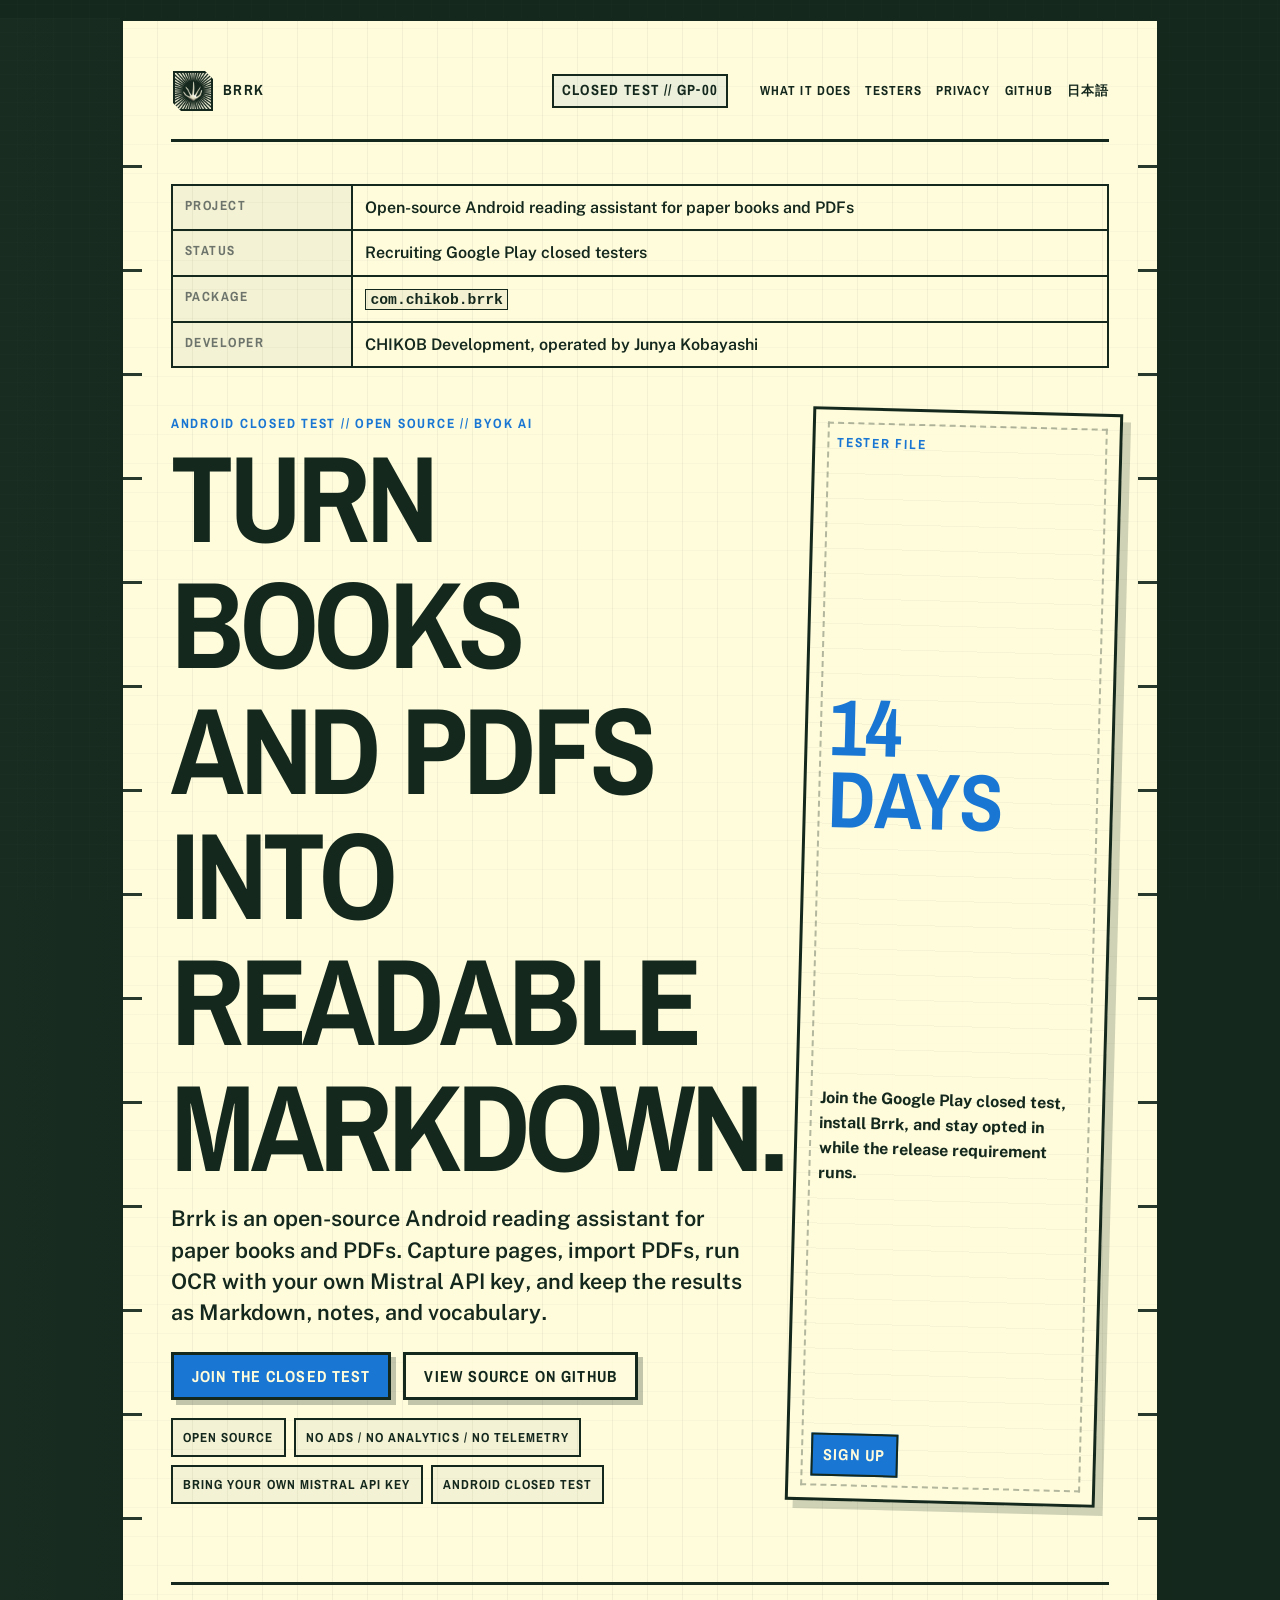
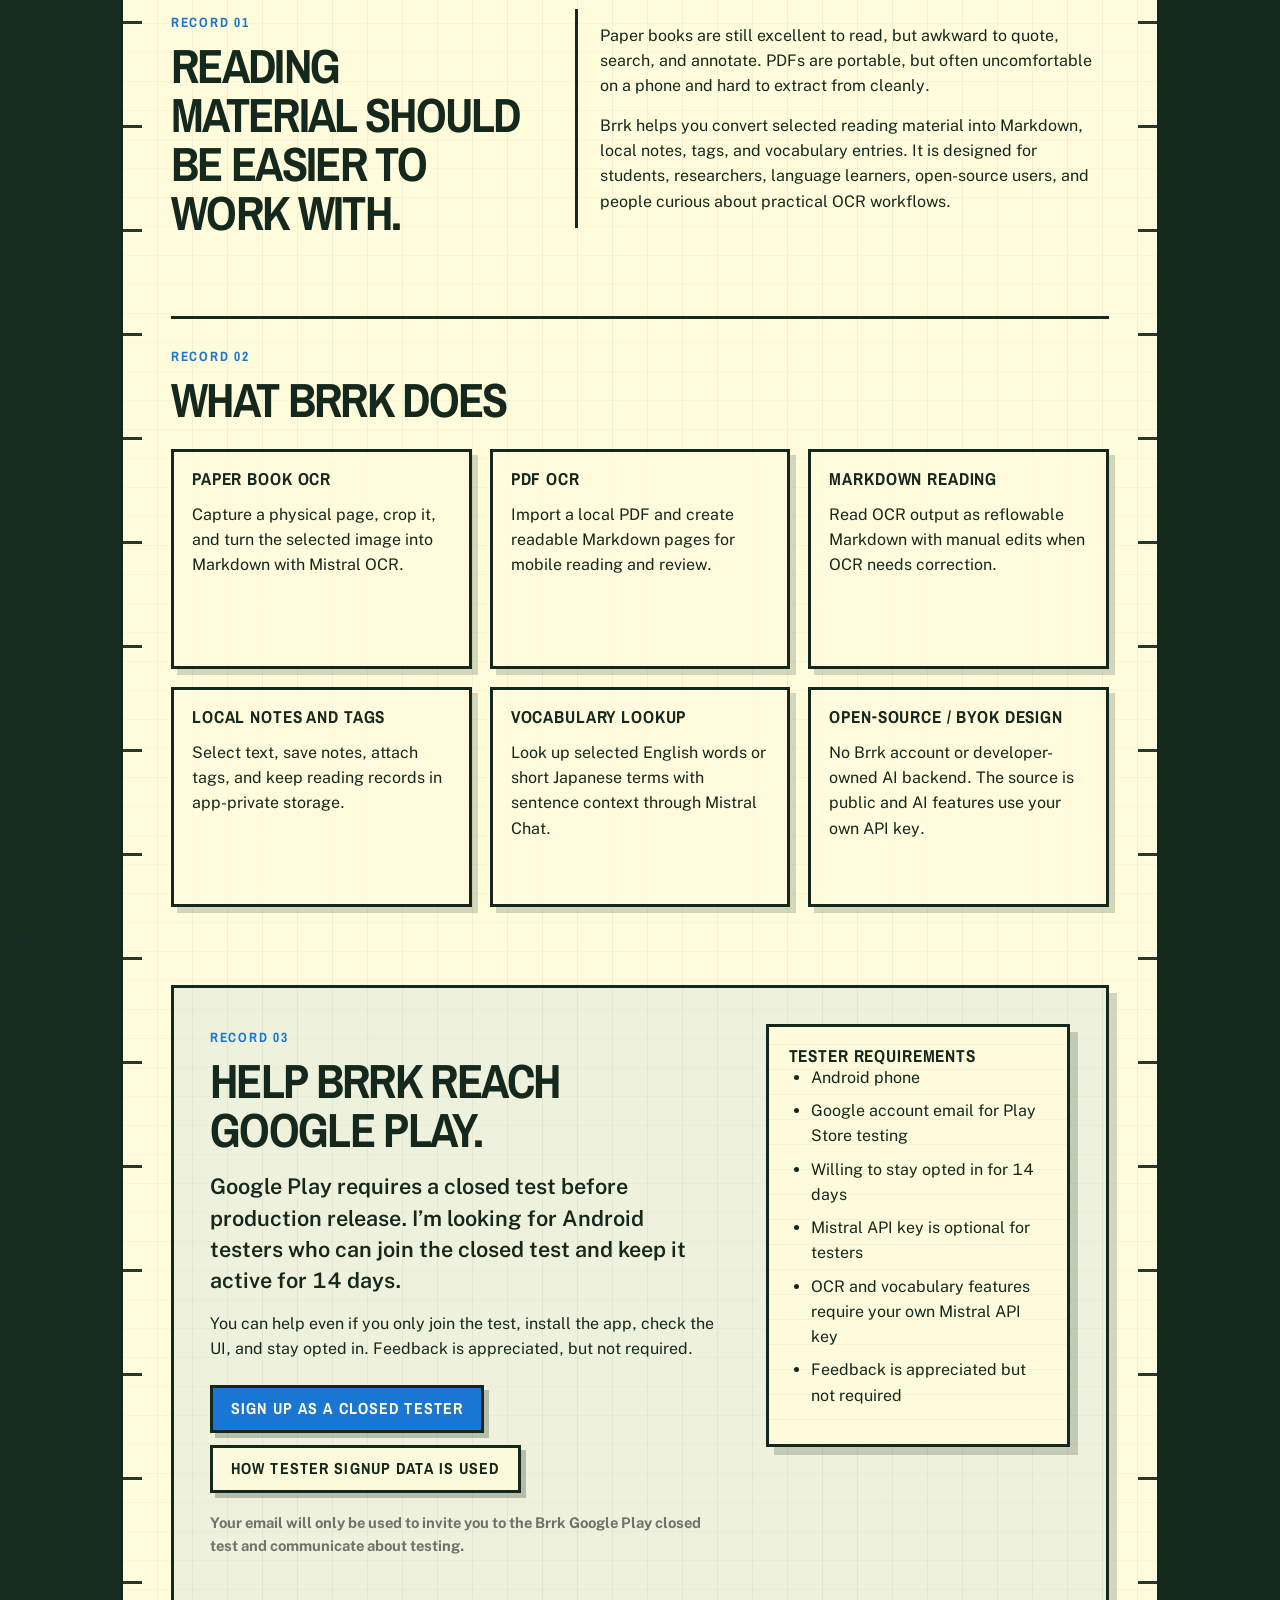
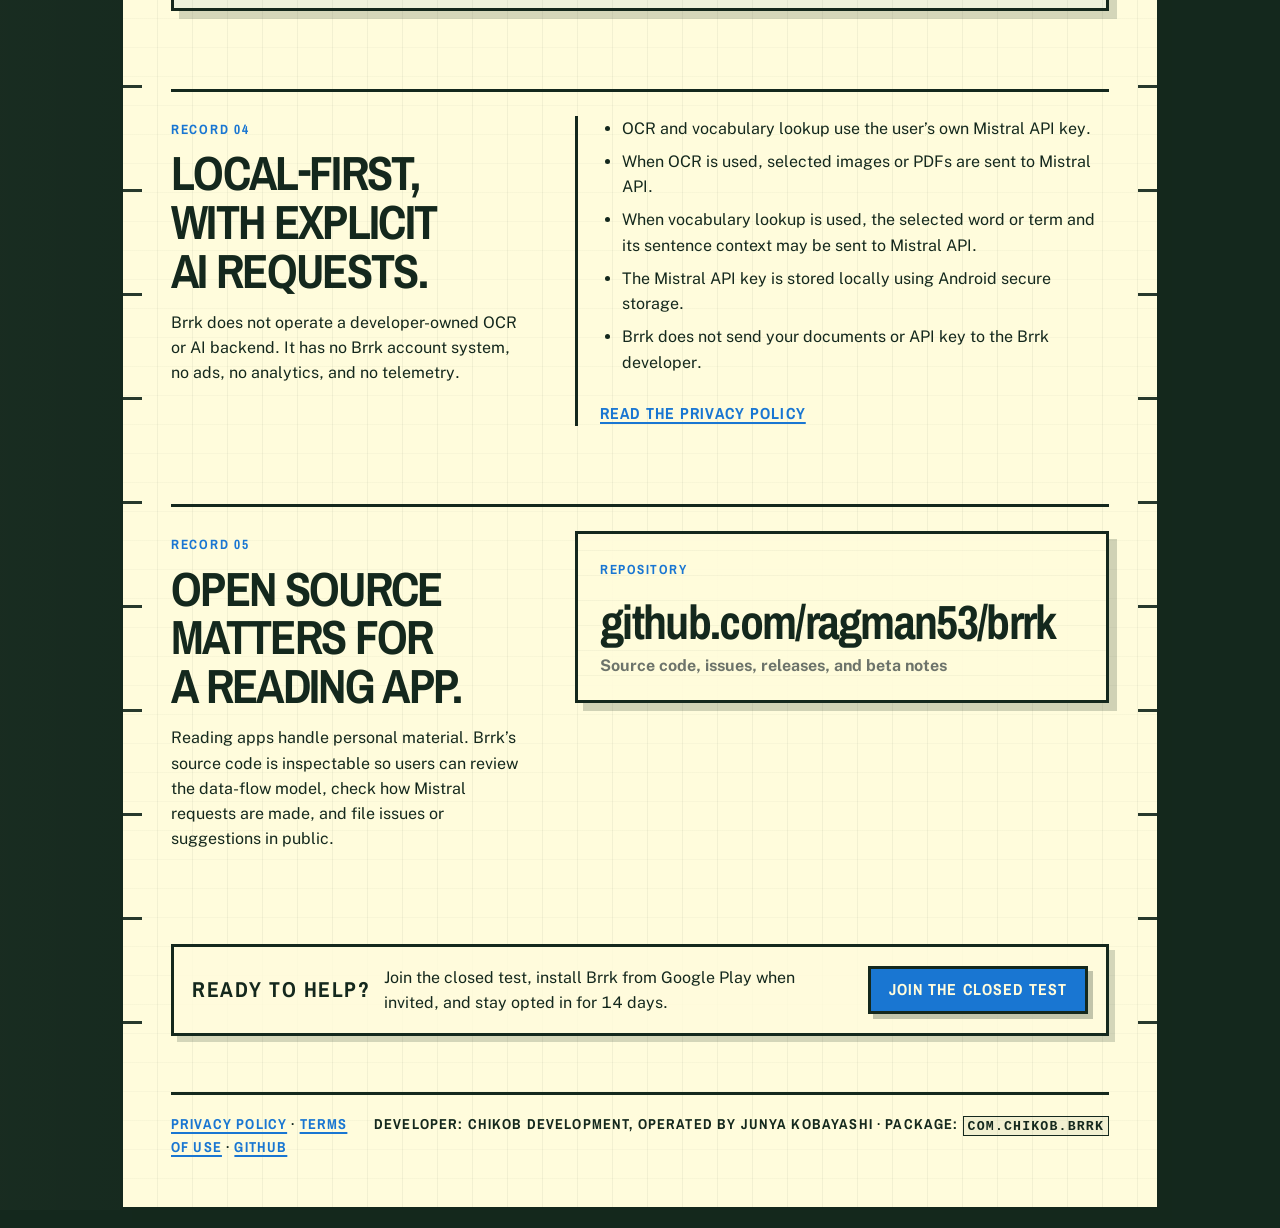
==== commit c9c9eece: "docs: add Japanese GitHub Pages localization" ====
--- a/docs/index.html
+++ b/docs/index.html
@@ -5,10 +5,24 @@
   <meta name="viewport" content="width=device-width, initial-scale=1">
   <title>Brrk — Android closed test</title>
   <meta name="description" content="Join the Brrk Android closed test. Brrk is an open-source reading assistant that turns paper books and PDFs into Markdown, notes, and vocabulary using your own Mistral API key.">
+  <link rel="alternate" hreflang="en" href="https://ragman53.github.io/brrk/">
+  <link rel="alternate" hreflang="ja" href="https://ragman53.github.io/brrk/ja/">
+  <link rel="alternate" hreflang="x-default" href="https://ragman53.github.io/brrk/">
+  <script>
+    (function () {
+      var params = new URLSearchParams(window.location.search);
+      if (params.get('lang') === 'en') return;
+      var languages = navigator.languages || [navigator.language || navigator.userLanguage || ''];
+      var prefersJapanese = languages.some(function (language) {
+        return String(language).toLowerCase().indexOf('ja') === 0;
+      });
+      if (prefersJapanese) window.location.replace('ja/');
+    }());
+  </script>
   <link rel="preconnect" href="https://fonts.googleapis.com">
   <link rel="preconnect" href="https://fonts.gstatic.com" crossorigin>
   <link href="https://fonts.googleapis.com/css2?family=Archivo+Narrow:wght@500;600;700&family=Public+Sans:wght@400;500;600;700;800;900&display=swap" rel="stylesheet">
-  <link rel="stylesheet" href="styles.css?v=20260616-landing1">
+  <link rel="stylesheet" href="styles.css?v=20260616-i18n1">
 </head>
 <body>
   <a class="skip-link" href="#main">Skip to content</a>
@@ -24,6 +38,7 @@
         <a href="#testers">Testers</a>
         <a href="privacy.html">Privacy</a>
         <a href="https://github.com/ragman53/brrk">GitHub</a>
+        <a href="ja/" lang="ja" hreflang="ja">日本語</a>
       </nav>
     </header>
 
--- a/docs/styles.css
+++ b/docs/styles.css
@@ -754,6 +754,52 @@
   letter-spacing: 0.07em;
 }
 
+.language-switch a {
+  display: inline-block;
+  padding: 3px 8px;
+  border: 2px solid var(--rule);
+  color: var(--ink);
+  background: rgba(255, 252, 220, 0.72);
+  text-decoration: none;
+}
+
+.language-switch a:hover,
+.language-switch a:focus-visible {
+  color: var(--paper);
+  background: var(--accent);
+}
+
+html:lang(ja) body {
+  font-family: "Public Sans", "Hiragino Sans", "Yu Gothic", "YuGothic", "Noto Sans CJK JP", "Noto Sans JP", sans-serif;
+  line-height: 1.72;
+}
+
+html:lang(ja) h1,
+html:lang(ja) h2,
+html:lang(ja) h3 {
+  letter-spacing: -0.02em;
+  line-height: 1.08;
+}
+
+html:lang(ja) h1 {
+  font-size: clamp(2.7rem, 8.5vw, 6.4rem);
+}
+
+html:lang(ja) .kicker,
+html:lang(ja) .section-number,
+html:lang(ja) .site-nav,
+html:lang(ja) .button,
+html:lang(ja) .footer-ledger,
+html:lang(ja) .memo-label,
+html:lang(ja) .nav-ledger strong,
+html:lang(ja) .trust-ledger li {
+  letter-spacing: 0.04em;
+}
+
+html:lang(ja) .feature-card {
+  min-height: 240px;
+}
+
 @media (max-width: 960px) {
   .feature-grid {
     grid-template-columns: repeat(2, minmax(0, 1fr));
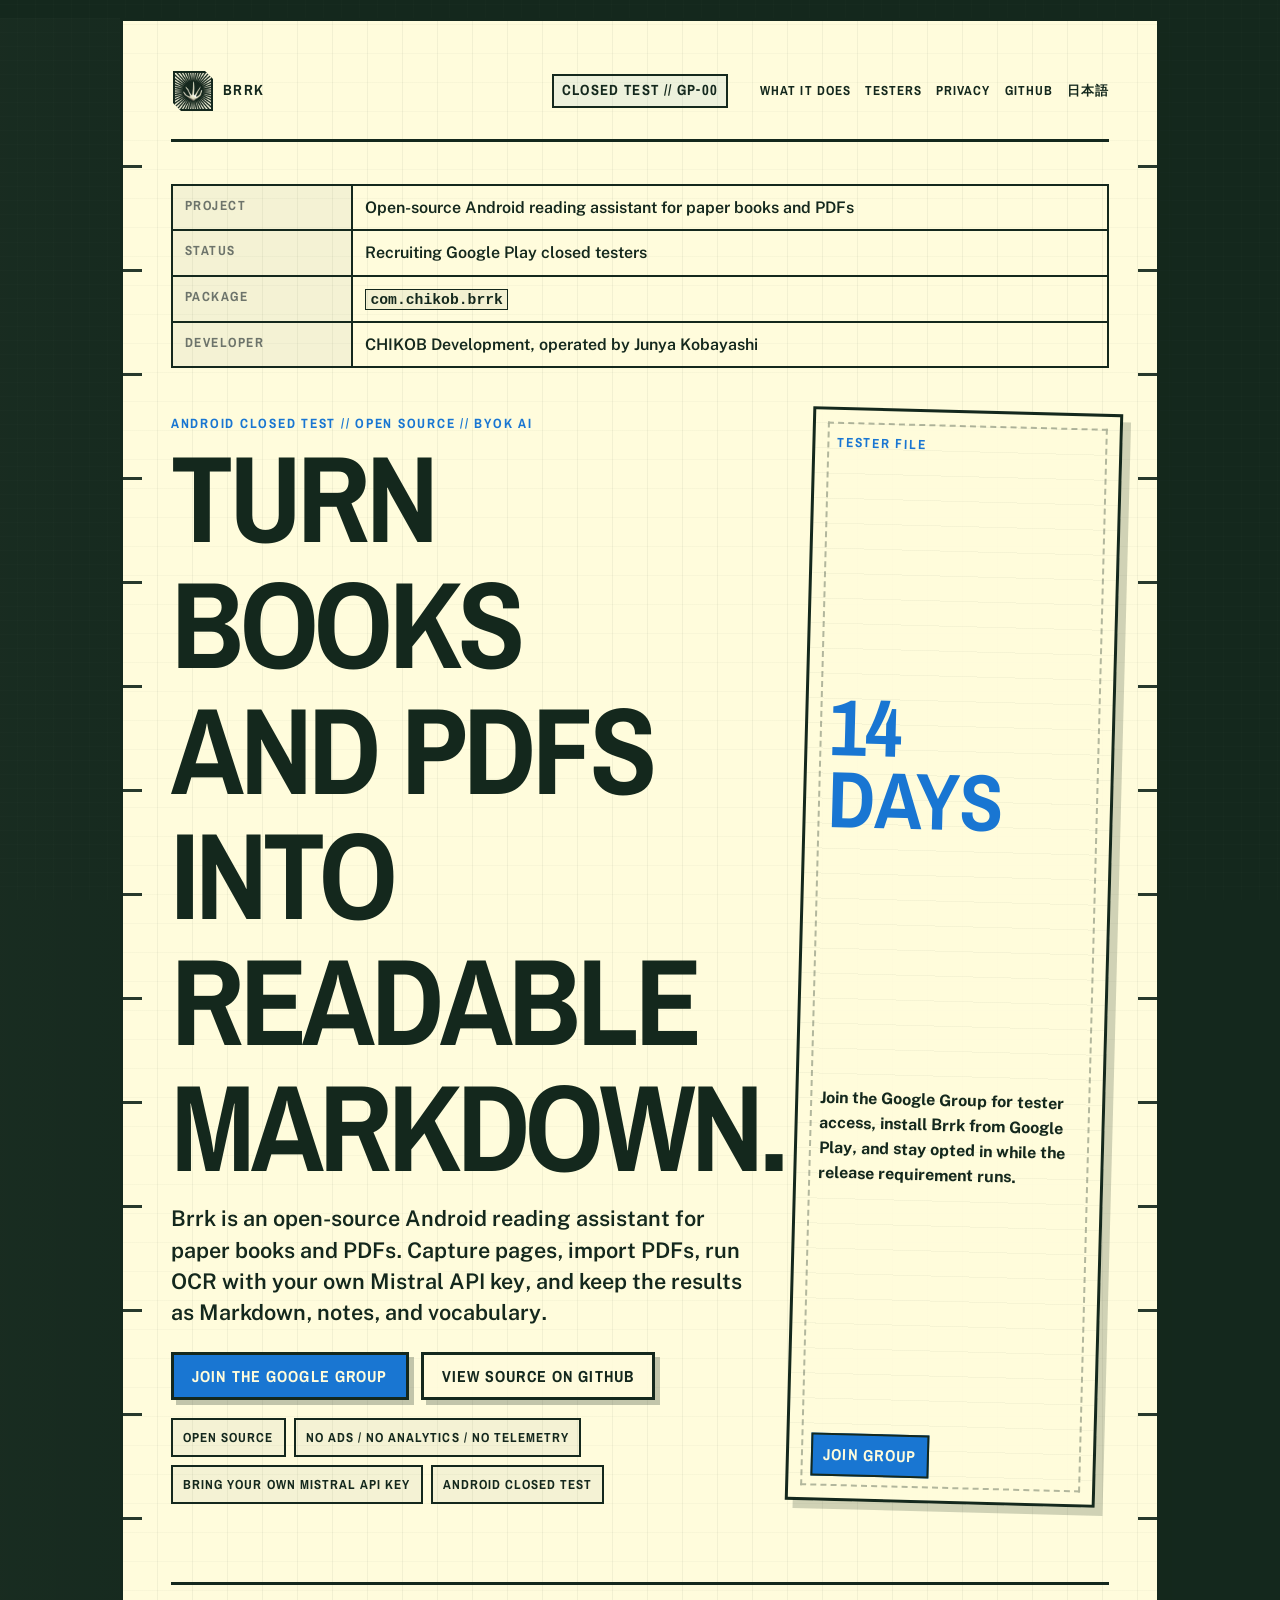
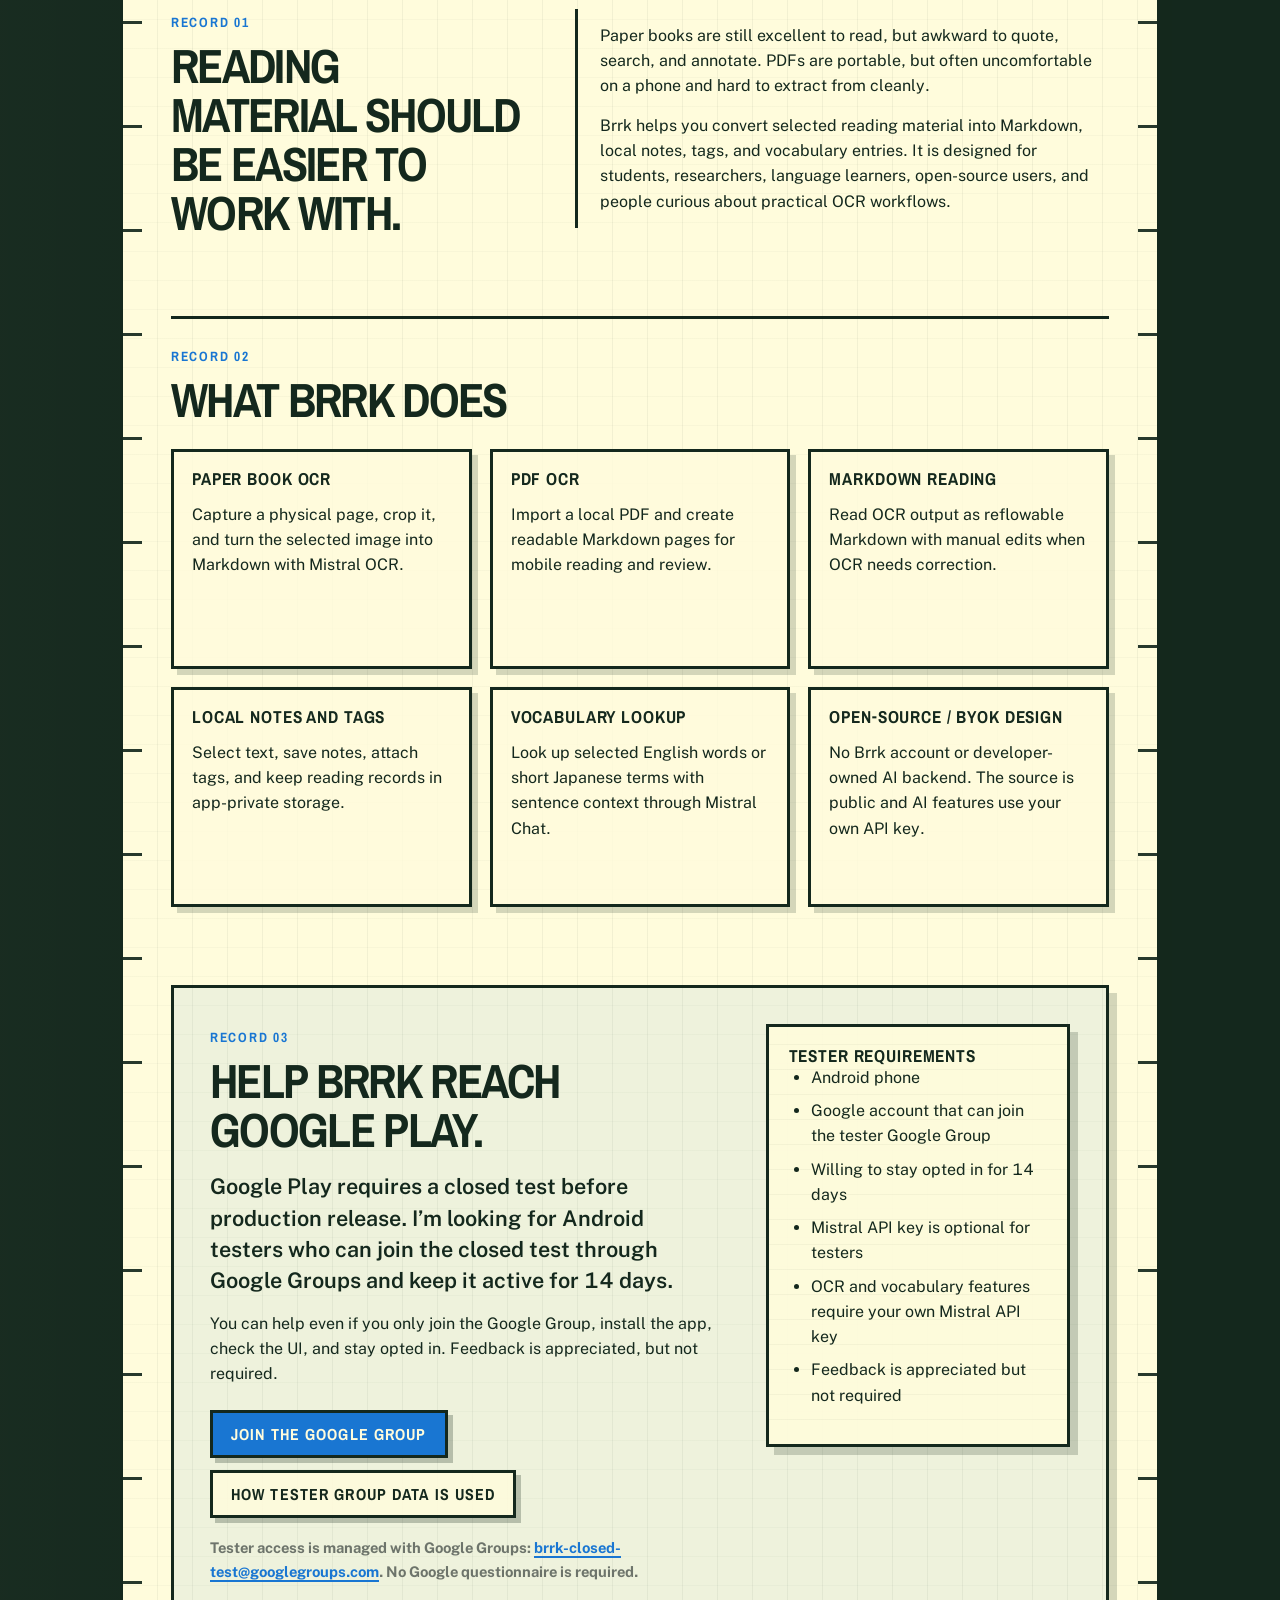
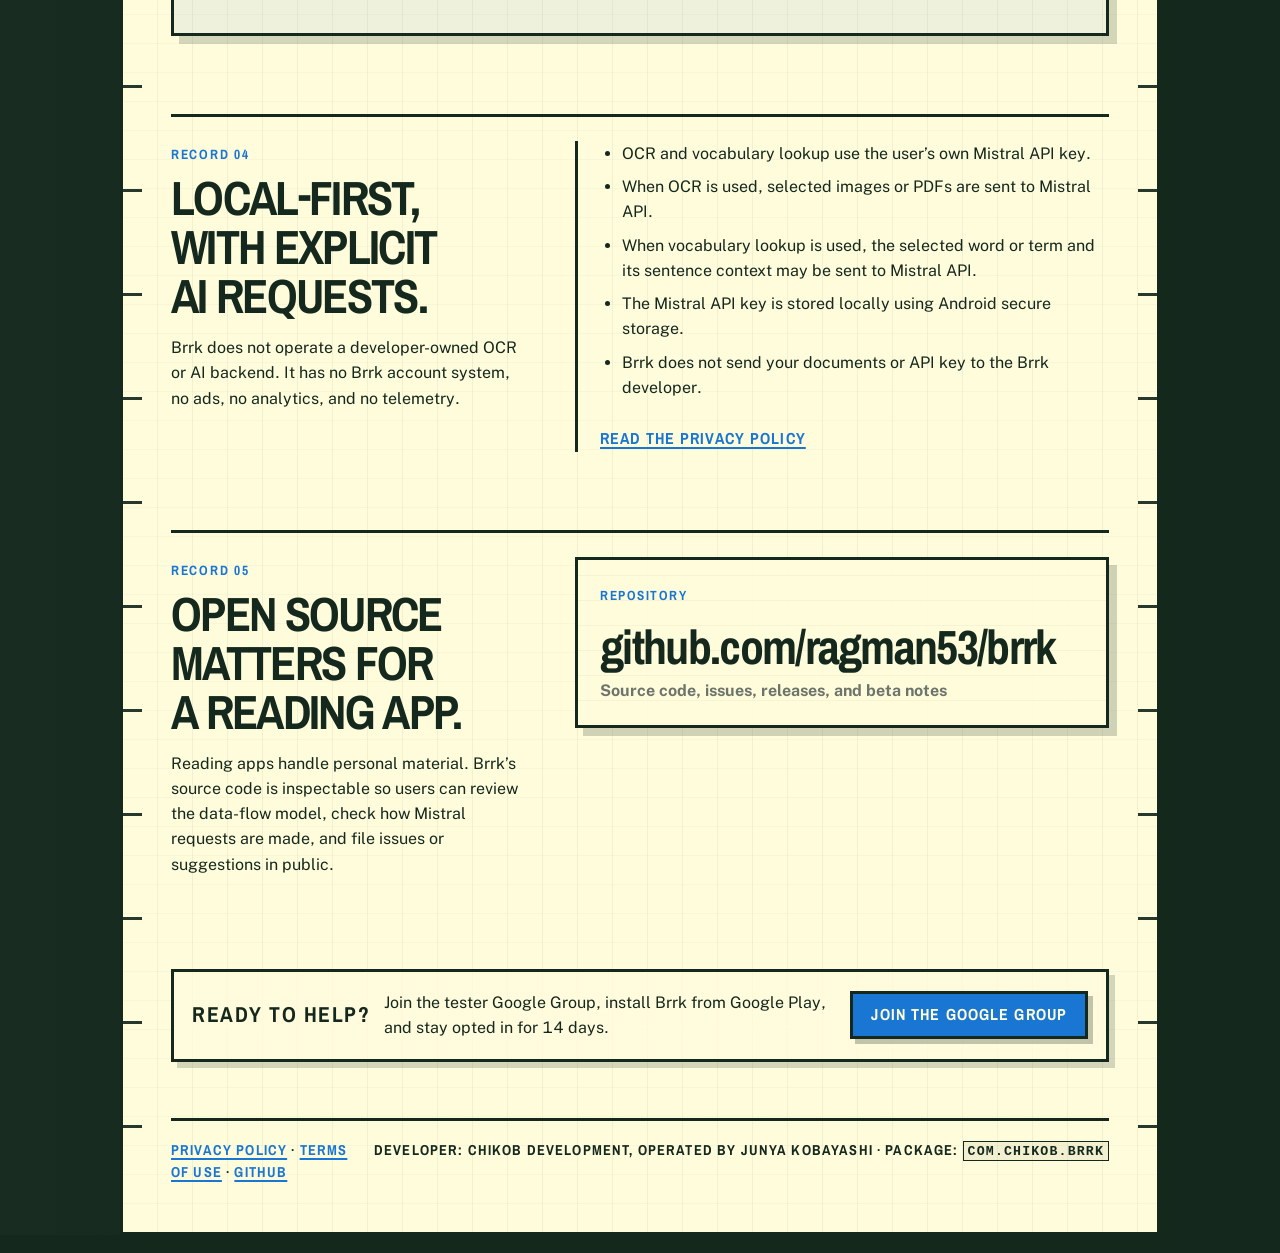
==== commit 1a36eb08: "docs: replace tester form with Google Group" ====
--- a/docs/index.html
+++ b/docs/index.html
@@ -60,7 +60,7 @@
           <h1 id="hero-title">Turn books and PDFs into readable Markdown.</h1>
           <p class="lede">Brrk is an open-source Android reading assistant for paper books and PDFs. Capture pages, import PDFs, run OCR with your own Mistral API key, and keep the results as Markdown, notes, and vocabulary.</p>
           <div class="cta-row" aria-label="Primary actions">
-            <a class="button button-primary" href="GOOGLE_FORM_URL_HERE">Join the closed test</a>
+            <a class="button button-primary" href="https://groups.google.com/g/brrk-closed-test">Join the Google Group</a>
             <a class="button button-secondary" href="https://github.com/ragman53/brrk">View source on GitHub</a>
           </div>
           <ul class="trust-ledger" aria-label="Project notes">
@@ -73,8 +73,8 @@
         <aside class="tester-ticket" aria-label="Closed test ticket">
           <span class="ticket-label">Tester file</span>
           <strong>14 days</strong>
-          <p>Join the Google Play closed test, install Brrk, and stay opted in while the release requirement runs.</p>
-          <a href="GOOGLE_FORM_URL_HERE">Sign up</a>
+          <p>Join the Google Group for tester access, install Brrk from Google Play, and stay opted in while the release requirement runs.</p>
+          <a href="https://groups.google.com/g/brrk-closed-test">Join group</a>
         </aside>
       </section>
 
@@ -124,19 +124,19 @@
         <div class="tester-main">
           <span class="section-number">Record 03</span>
           <h2 id="tester-title">Help Brrk reach Google Play.</h2>
-          <p class="lede">Google Play requires a closed test before production release. I’m looking for Android testers who can join the closed test and keep it active for 14 days.</p>
-          <p>You can help even if you only join the test, install the app, check the UI, and stay opted in. Feedback is appreciated, but not required.</p>
+          <p class="lede">Google Play requires a closed test before production release. I’m looking for Android testers who can join the closed test through Google Groups and keep it active for 14 days.</p>
+          <p>You can help even if you only join the Google Group, install the app, check the UI, and stay opted in. Feedback is appreciated, but not required.</p>
           <div class="cta-row">
-            <a class="button button-primary" href="GOOGLE_FORM_URL_HERE">Sign up as a closed tester</a>
-            <a class="button button-secondary" href="privacy.html#closed-tester-signup">How tester signup data is used</a>
+            <a class="button button-primary" href="https://groups.google.com/g/brrk-closed-test">Join the Google Group</a>
+            <a class="button button-secondary" href="privacy.html#closed-tester-signup">How tester group data is used</a>
           </div>
-          <p class="fine-print">Your email will only be used to invite you to the Brrk Google Play closed test and communicate about testing.</p>
+          <p class="fine-print">Tester access is managed with Google Groups: <a href="mailto:brrk-closed-test@googlegroups.com">brrk-closed-test@googlegroups.com</a>. No Google questionnaire is required.</p>
         </div>
         <aside class="requirements-card" aria-labelledby="requirements-title">
           <h3 id="requirements-title">Tester requirements</h3>
           <ul>
             <li>Android phone</li>
-            <li>Google account email for Play Store testing</li>
+            <li>Google account that can join the tester Google Group</li>
             <li>Willing to stay opted in for 14 days</li>
             <li>Mistral API key is optional for testers</li>
             <li>OCR and vocabulary features require your own Mistral API key</li>
@@ -178,8 +178,8 @@
 
       <section class="notice final-cta" aria-label="Closed test call to action">
         <strong>Ready to help?</strong>
-        <span>Join the closed test, install Brrk from Google Play when invited, and stay opted in for 14 days.</span>
-        <a class="button button-primary" href="GOOGLE_FORM_URL_HERE">Join the closed test</a>
+        <span>Join the tester Google Group, install Brrk from Google Play, and stay opted in for 14 days.</span>
+        <a class="button button-primary" href="https://groups.google.com/g/brrk-closed-test">Join the Google Group</a>
       </section>
     </main>
 
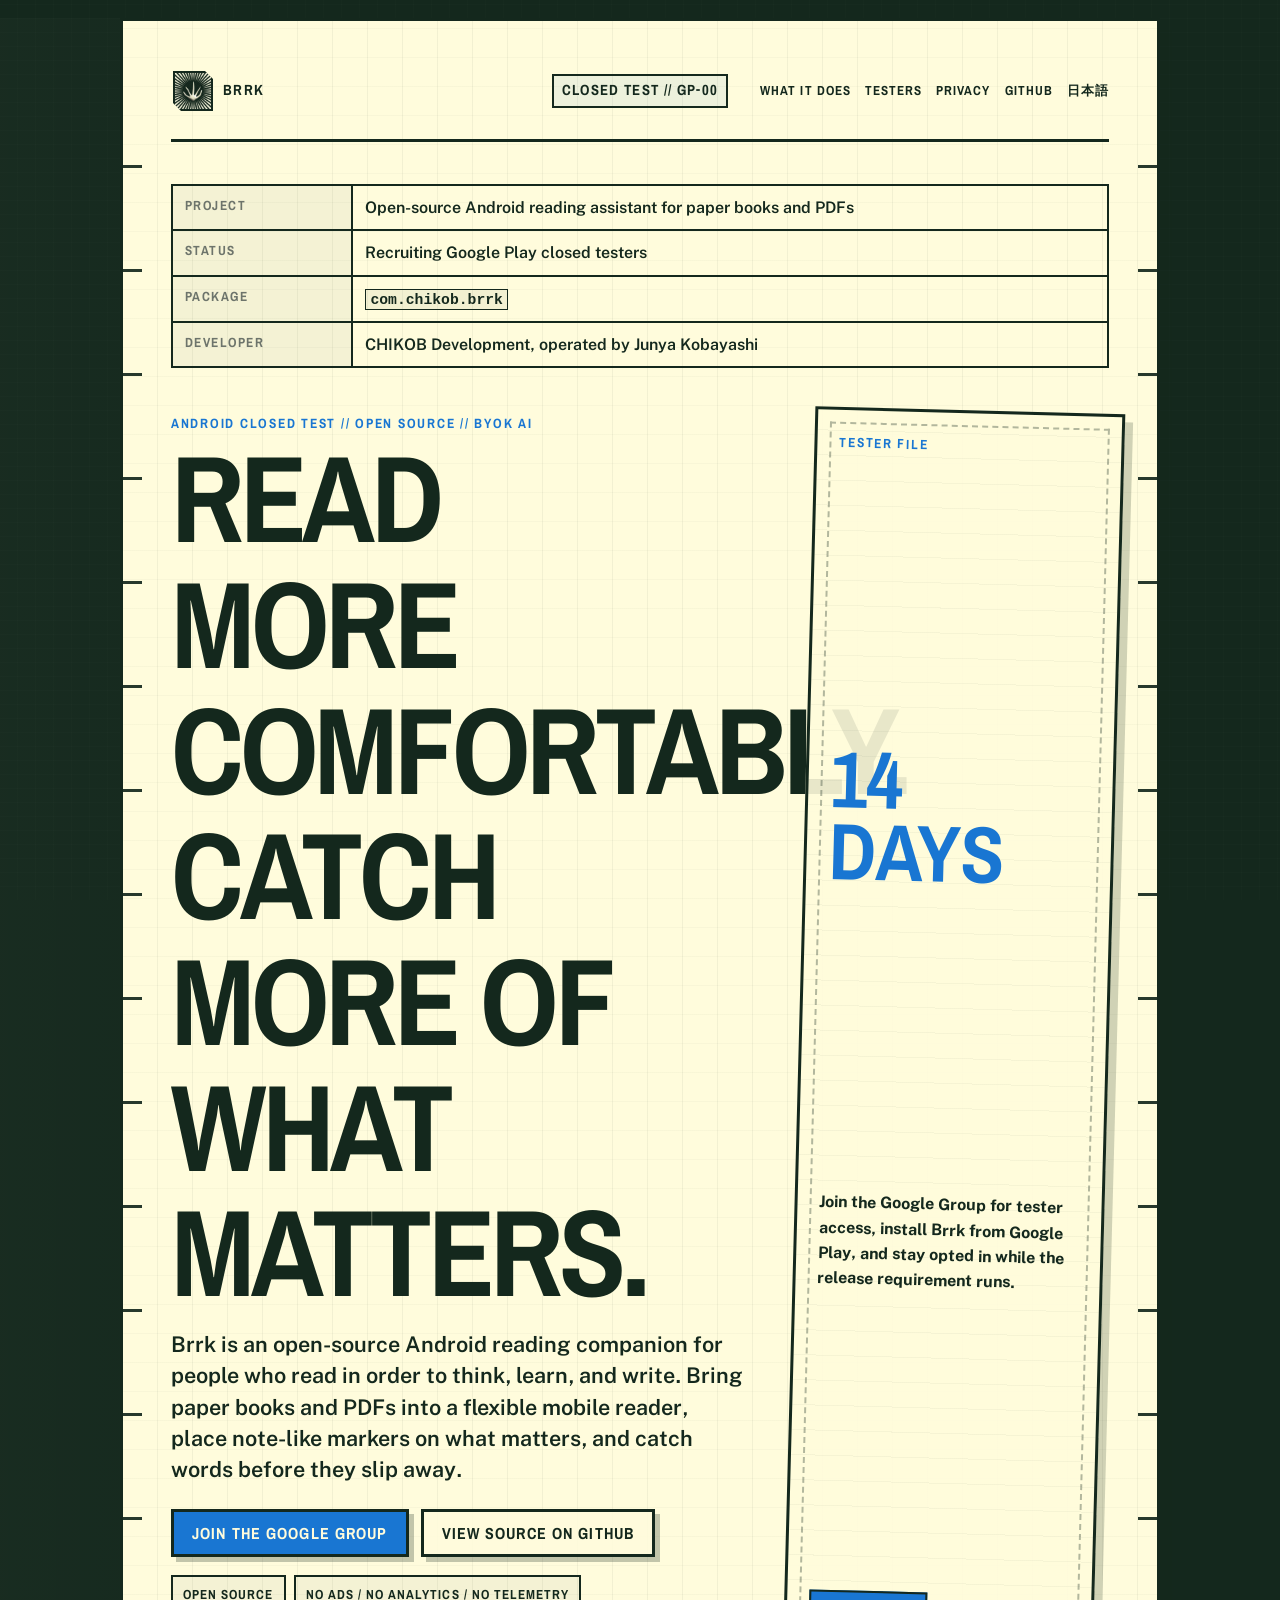
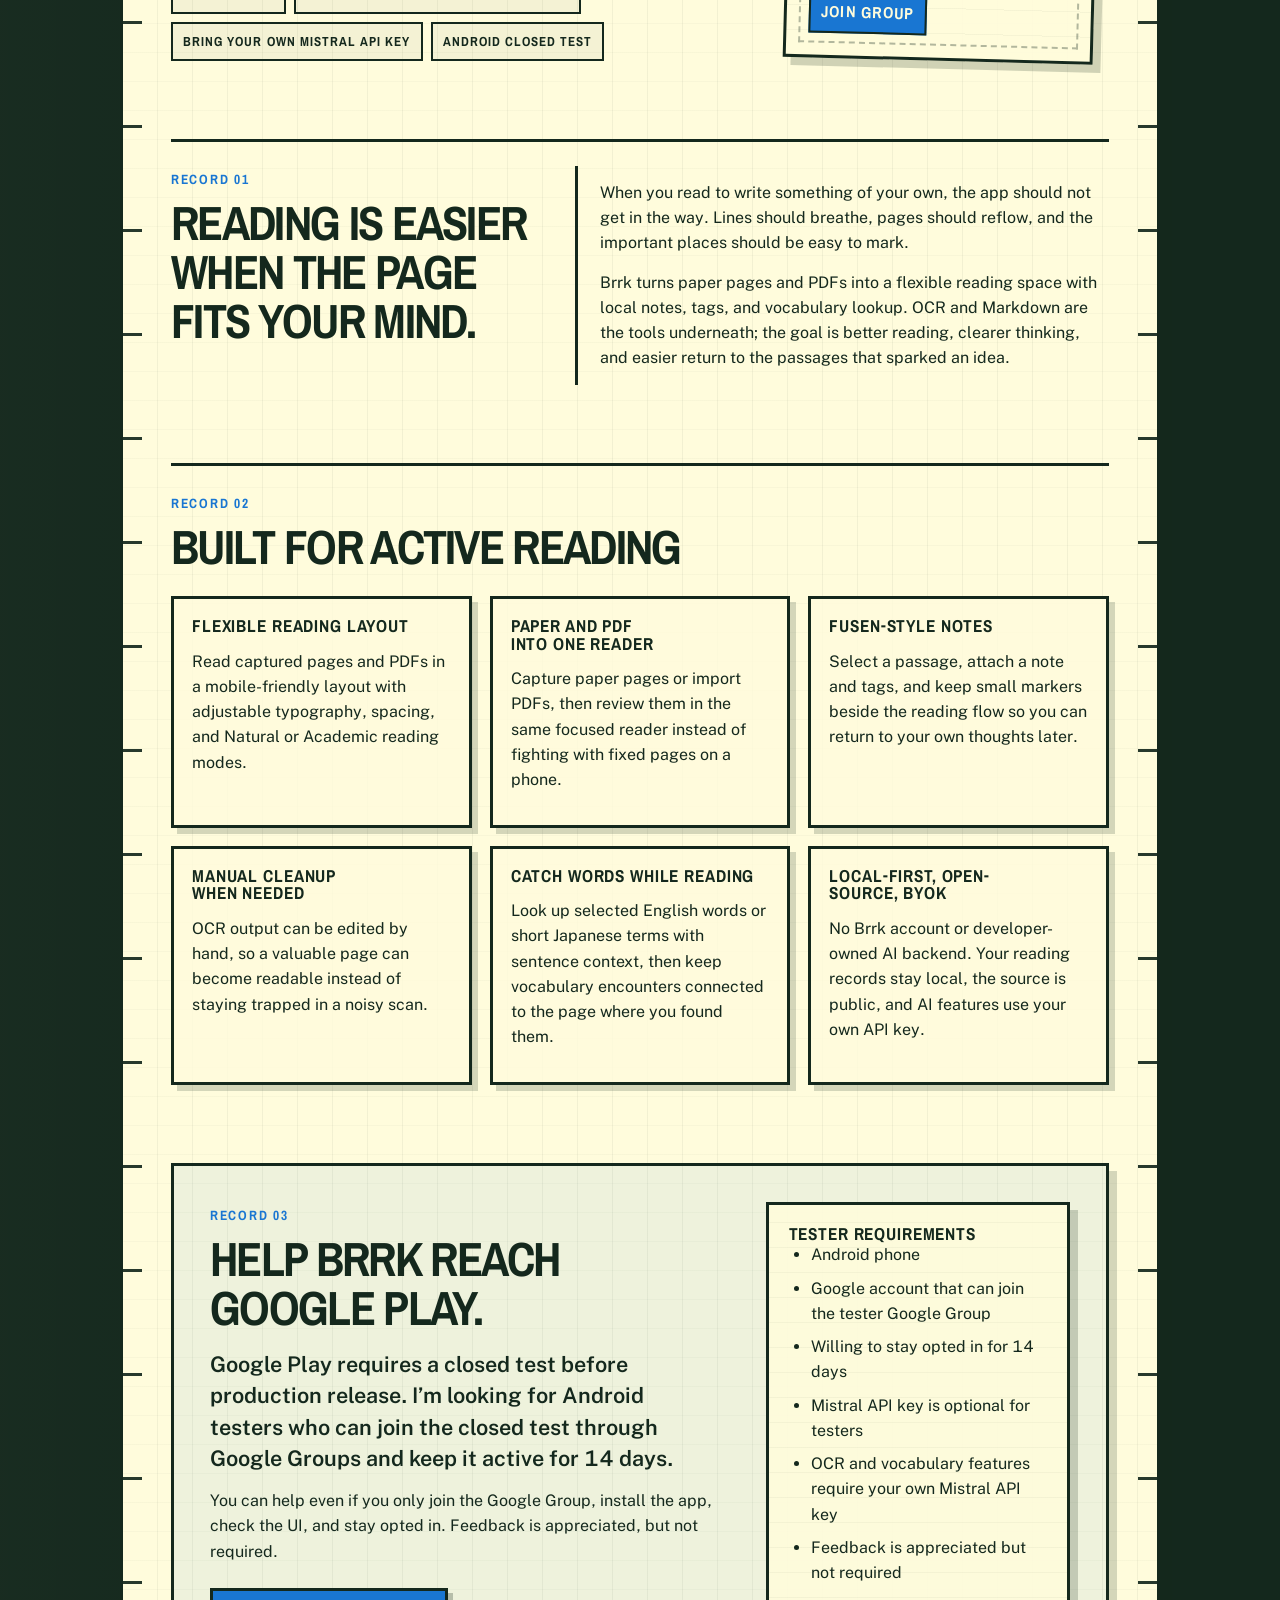
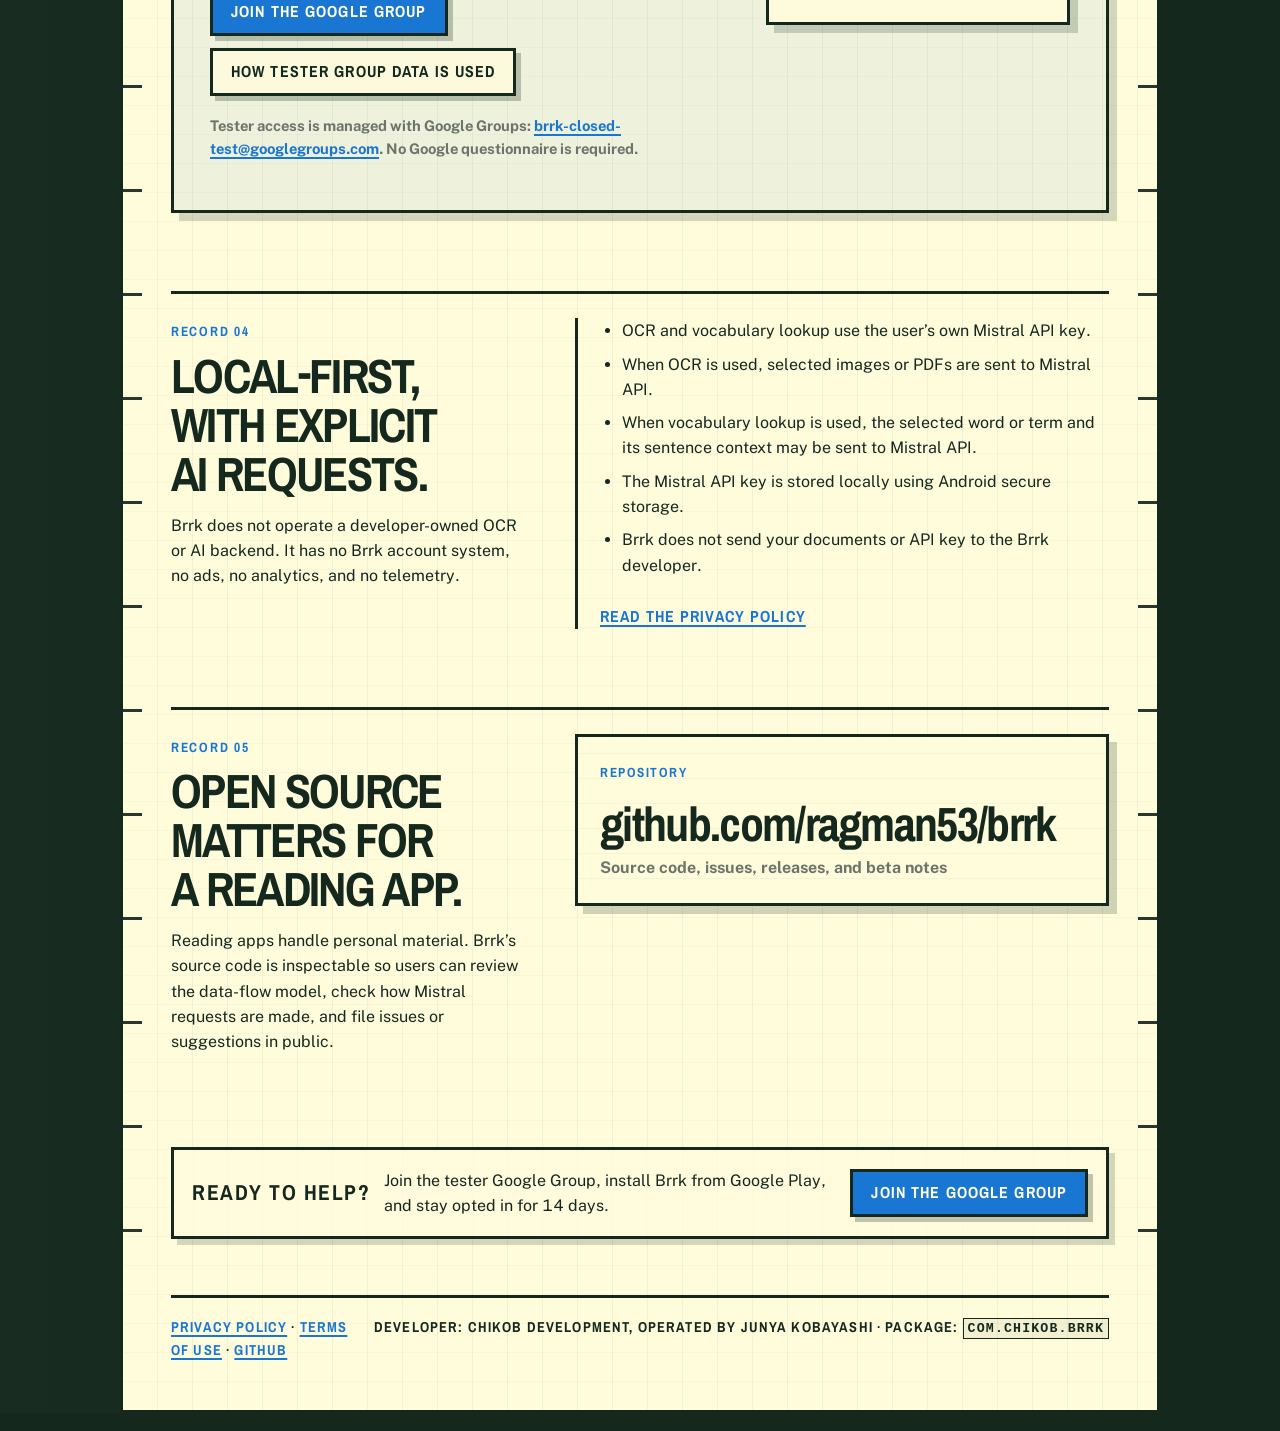
==== commit 9e87493e: "docs: refocus landing copy on active reading" ====
--- a/docs/index.html
+++ b/docs/index.html
@@ -57,8 +57,8 @@
       <section class="hero landing-hero" aria-labelledby="hero-title">
         <div>
           <span class="kicker">Android closed test // open source // BYOK AI</span>
-          <h1 id="hero-title">Turn books and PDFs into readable Markdown.</h1>
-          <p class="lede">Brrk is an open-source Android reading assistant for paper books and PDFs. Capture pages, import PDFs, run OCR with your own Mistral API key, and keep the results as Markdown, notes, and vocabulary.</p>
+          <h1 id="hero-title">Read more comfortably. Catch more of what matters.</h1>
+          <p class="lede">Brrk is an open-source Android reading companion for people who read in order to think, learn, and write. Bring paper books and PDFs into a flexible mobile reader, place note-like markers on what matters, and catch words before they slip away.</p>
           <div class="cta-row" aria-label="Primary actions">
             <a class="button button-primary" href="https://groups.google.com/g/brrk-closed-test">Join the Google Group</a>
             <a class="button button-secondary" href="https://github.com/ragman53/brrk">View source on GitHub</a>
@@ -81,41 +81,41 @@
       <section id="what-it-does" class="problem-section" aria-labelledby="problem-title">
         <div>
           <span class="section-number">Record 01</span>
-          <h2 id="problem-title">Reading material should be easier to work with.</h2>
+          <h2 id="problem-title">Reading is easier when the page fits your mind.</h2>
         </div>
         <div class="problem-copy">
-          <p>Paper books are still excellent to read, but awkward to quote, search, and annotate. PDFs are portable, but often uncomfortable on a phone and hard to extract from cleanly.</p>
-          <p>Brrk helps you convert selected reading material into Markdown, local notes, tags, and vocabulary entries. It is designed for students, researchers, language learners, open-source users, and people curious about practical OCR workflows.</p>
+          <p>When you read to write something of your own, the app should not get in the way. Lines should breathe, pages should reflow, and the important places should be easy to mark.</p>
+          <p>Brrk turns paper pages and PDFs into a flexible reading space with local notes, tags, and vocabulary lookup. OCR and Markdown are the tools underneath; the goal is better reading, clearer thinking, and easier return to the passages that sparked an idea.</p>
         </div>
       </section>
 
       <section class="feature-section" aria-labelledby="features-title">
         <span class="section-number">Record 02</span>
-        <h2 id="features-title">What Brrk does</h2>
+        <h2 id="features-title">Built for active reading</h2>
         <div class="feature-grid">
           <article class="paper-card feature-card">
-            <h3>Paper book OCR</h3>
-            <p>Capture a physical page, crop it, and turn the selected image into Markdown with Mistral OCR.</p>
+            <h3>Flexible reading layout</h3>
+            <p>Read captured pages and PDFs in a mobile-friendly layout with adjustable typography, spacing, and Natural or Academic reading modes.</p>
           </article>
           <article class="paper-card feature-card">
-            <h3>PDF OCR</h3>
-            <p>Import a local PDF and create readable Markdown pages for mobile reading and review.</p>
+            <h3>Paper and PDF into one reader</h3>
+            <p>Capture paper pages or import PDFs, then review them in the same focused reader instead of fighting with fixed pages on a phone.</p>
           </article>
           <article class="paper-card feature-card">
-            <h3>Markdown reading</h3>
-            <p>Read OCR output as reflowable Markdown with manual edits when OCR needs correction.</p>
+            <h3>Fusen-style notes</h3>
+            <p>Select a passage, attach a note and tags, and keep small markers beside the reading flow so you can return to your own thoughts later.</p>
           </article>
           <article class="paper-card feature-card">
-            <h3>Local notes and tags</h3>
-            <p>Select text, save notes, attach tags, and keep reading records in app-private storage.</p>
+            <h3>Manual cleanup when needed</h3>
+            <p>OCR output can be edited by hand, so a valuable page can become readable instead of staying trapped in a noisy scan.</p>
           </article>
           <article class="paper-card feature-card">
-            <h3>Vocabulary lookup</h3>
-            <p>Look up selected English words or short Japanese terms with sentence context through Mistral Chat.</p>
+            <h3>Catch words while reading</h3>
+            <p>Look up selected English words or short Japanese terms with sentence context, then keep vocabulary encounters connected to the page where you found them.</p>
           </article>
           <article class="paper-card feature-card">
-            <h3>Open-source / BYOK design</h3>
-            <p>No Brrk account or developer-owned AI backend. The source is public and AI features use your own API key.</p>
+            <h3>Local-first, open-source, BYOK</h3>
+            <p>No Brrk account or developer-owned AI backend. Your reading records stay local, the source is public, and AI features use your own API key.</p>
           </article>
         </div>
       </section>
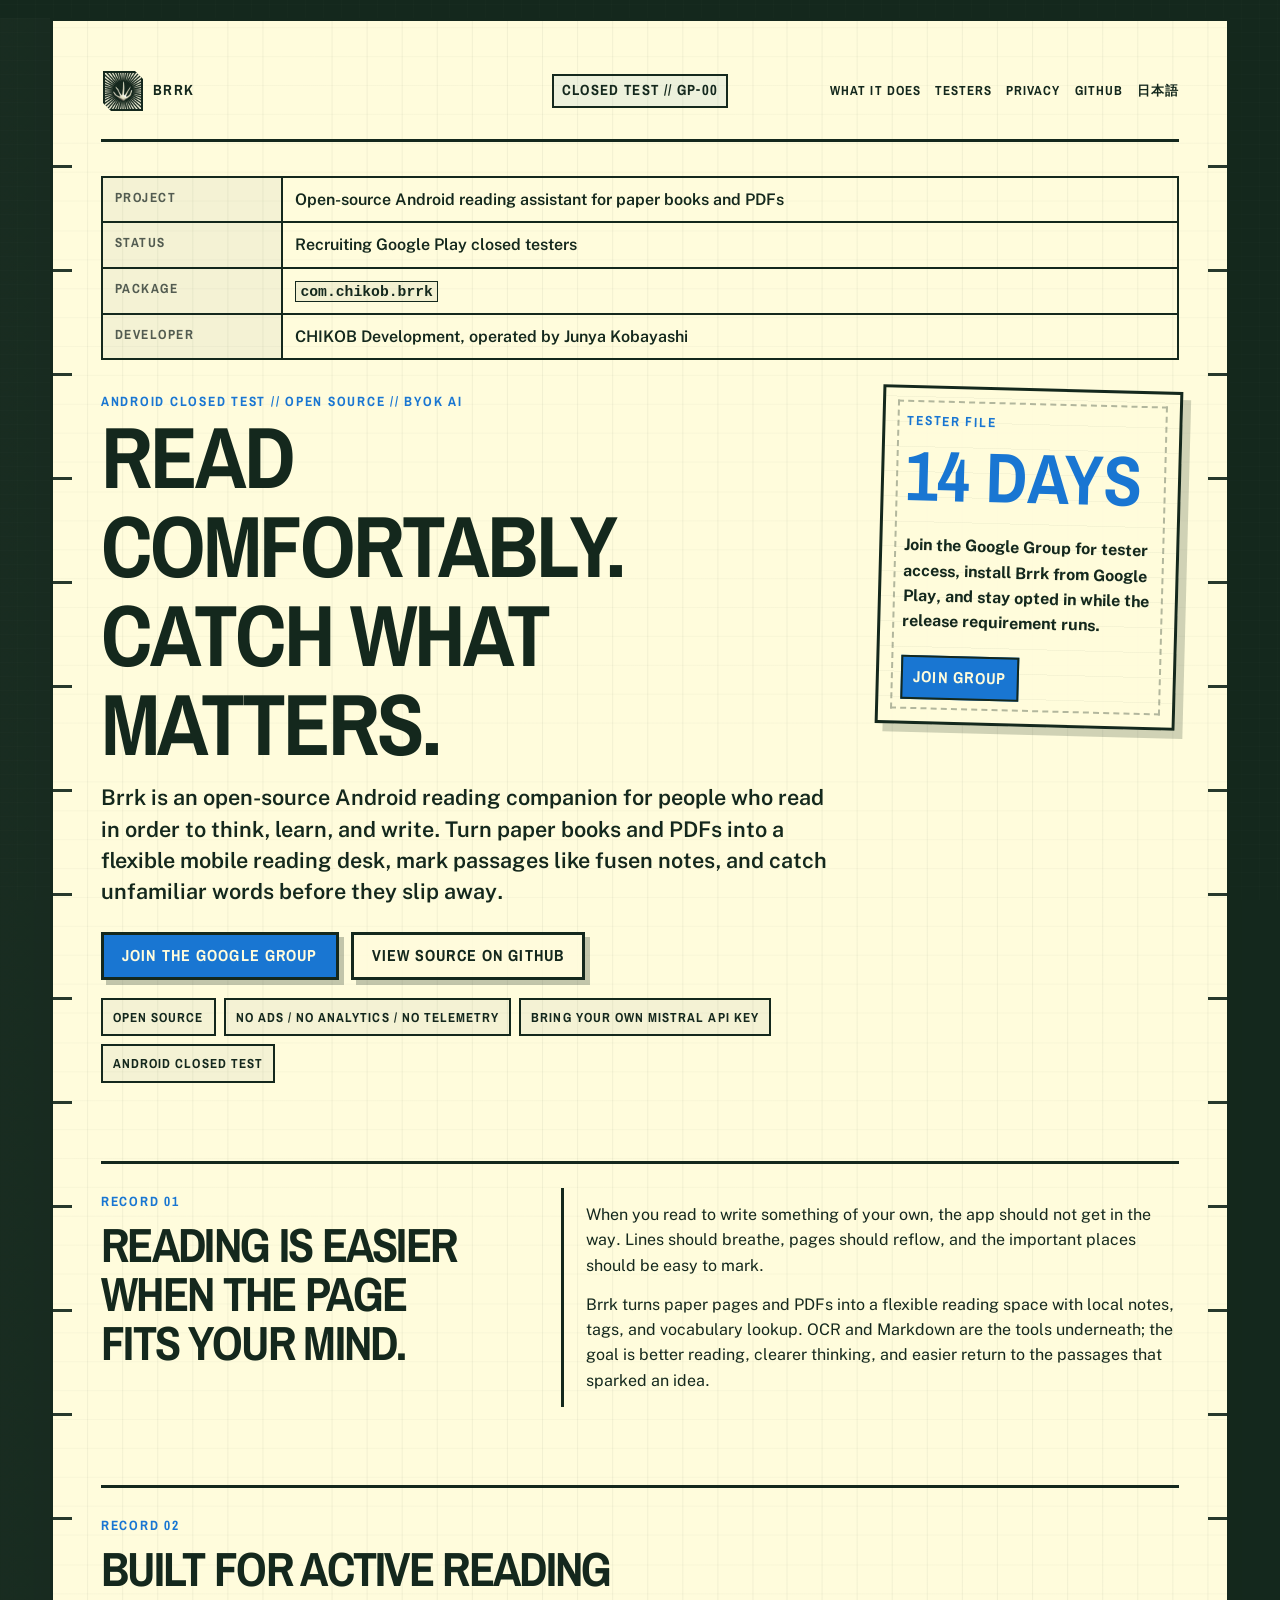
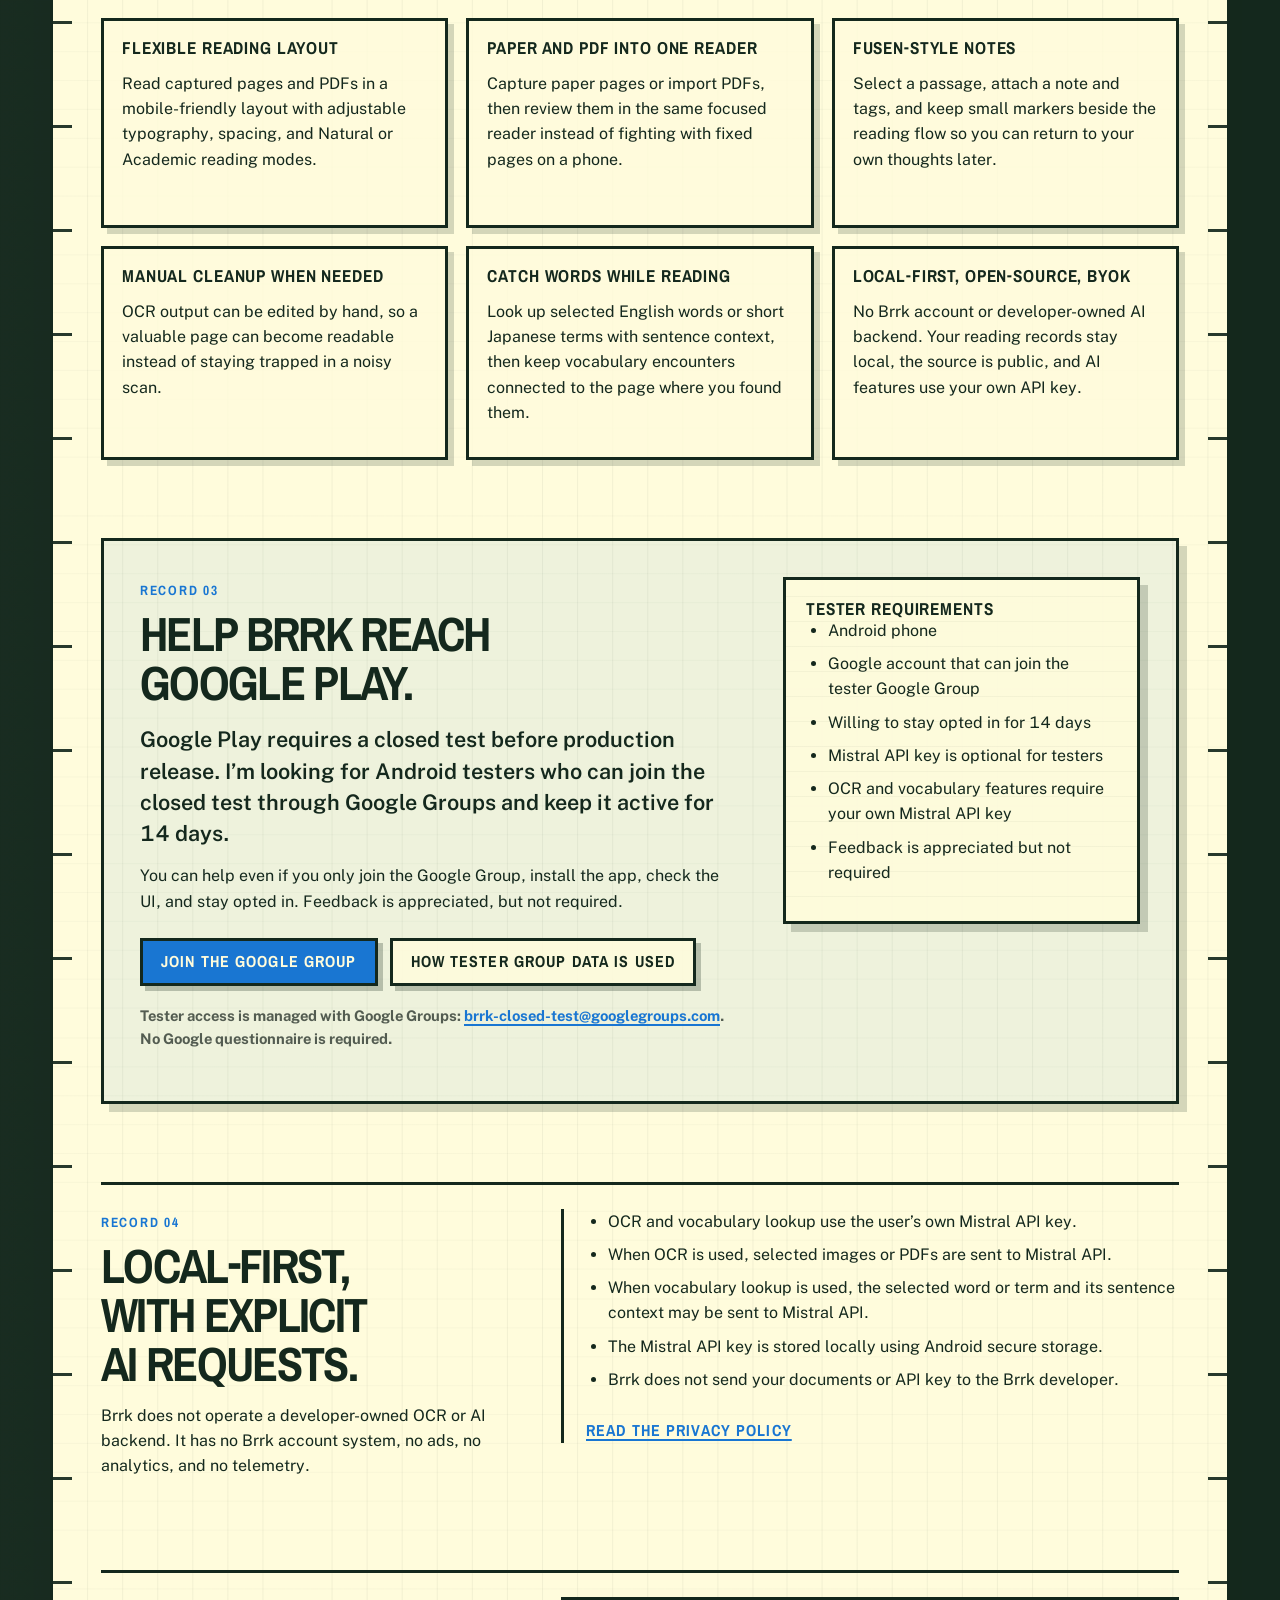
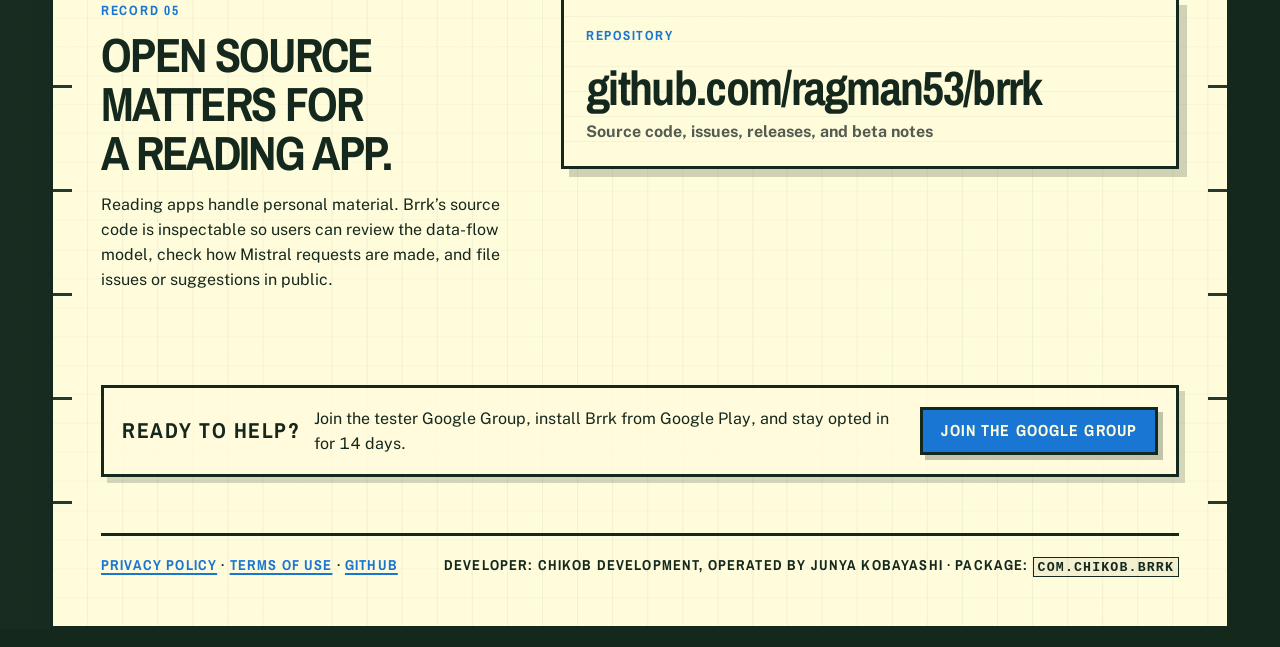
==== commit 5b5774c9: "docs: improve landing page responsive layout" ====
--- a/docs/index.html
+++ b/docs/index.html
@@ -57,8 +57,8 @@
       <section class="hero landing-hero" aria-labelledby="hero-title">
         <div>
           <span class="kicker">Android closed test // open source // BYOK AI</span>
-          <h1 id="hero-title">Read more comfortably. Catch more of what matters.</h1>
-          <p class="lede">Brrk is an open-source Android reading companion for people who read in order to think, learn, and write. Bring paper books and PDFs into a flexible mobile reader, place note-like markers on what matters, and catch words before they slip away.</p>
+          <h1 id="hero-title">Read comfortably. Catch what matters.</h1>
+          <p class="lede">Brrk is an open-source Android reading companion for people who read in order to think, learn, and write. Turn paper books and PDFs into a flexible mobile reading desk, mark passages like fusen notes, and catch unfamiliar words before they slip away.</p>
           <div class="cta-row" aria-label="Primary actions">
             <a class="button button-primary" href="https://groups.google.com/g/brrk-closed-test">Join the Google Group</a>
             <a class="button button-secondary" href="https://github.com/ragman53/brrk">View source on GitHub</a>
--- a/docs/styles.css
+++ b/docs/styles.css
@@ -1,7 +1,7 @@
 :root {
   --paper: #fffcdc;
   --ink: #14281d;
-  --muted: #6d746b;
+  --muted: #535c51;
   --rule: #14281d;
   --accent: #1976d2;
   --stamp: #1976d2;
@@ -48,7 +48,7 @@
 }
 
 .page-shell {
-  width: min(1040px, calc(100% - 28px));
+  width: min(1180px, calc(100% - 28px));
   margin: 18px auto;
   padding: clamp(18px, 4vw, 48px);
   min-height: calc(100vh - 36px);
@@ -185,7 +185,7 @@
   display: grid;
   grid-template-columns: minmax(120px, 180px) 1fr;
   gap: 0;
-  margin: clamp(22px, 4vw, 42px) 0 30px;
+  margin: clamp(18px, 3vw, 34px) 0 22px;
   border-top: 2px solid var(--rule);
   border-left: 2px solid var(--rule);
 }
@@ -217,7 +217,7 @@
   grid-template-columns: minmax(0, 1fr) minmax(190px, 250px);
   gap: clamp(22px, 5vw, 56px);
   align-items: start;
-  margin: 36px 0 42px;
+  margin: 28px 0 42px;
 }
 
 h1,
@@ -232,8 +232,8 @@
 }
 
 h1 {
-  font-size: clamp(3rem, 10vw, 7.7rem);
-  max-width: 850px;
+  font-size: clamp(3rem, 6.8vw, 5.9rem);
+  max-width: 12ch;
   text-transform: uppercase;
 }
 
@@ -464,13 +464,18 @@
 }
 
 .landing-hero {
-  grid-template-columns: minmax(0, 1fr) minmax(220px, 310px);
-  align-items: stretch;
-  margin-top: 42px;
+  grid-template-columns: minmax(0, 1fr) minmax(240px, 300px);
+  gap: clamp(24px, 4vw, 44px);
+  align-items: start;
+  margin-top: 28px;
+}
+
+.landing-hero > div {
+  min-width: 0;
 }
 
 .landing-hero h1 {
-  max-width: 920px;
+  max-width: 11.5ch;
 }
 
 .cta-row {
@@ -555,8 +560,8 @@
   position: relative;
   display: flex;
   flex-direction: column;
-  justify-content: space-between;
-  min-height: 310px;
+  justify-content: flex-start;
+  min-height: 0;
   padding: 22px;
   transform: rotate(1.5deg);
 }
@@ -584,7 +589,7 @@
   margin: 12px 0;
   color: var(--accent);
   font-family: var(--font-display);
-  font-size: clamp(3.2rem, 7vw, 5rem);
+  font-size: clamp(3rem, 5.6vw, 4.4rem);
   line-height: 0.9;
   text-transform: uppercase;
 }
@@ -645,13 +650,15 @@
 .feature-grid {
   display: grid;
   grid-template-columns: repeat(3, minmax(0, 1fr));
+  align-items: stretch;
   gap: 18px;
   margin-top: 24px;
 }
 
 .feature-card {
   display: flex;
-  min-height: 220px;
+  min-height: 210px;
+  height: 100%;
   flex-direction: column;
   justify-content: flex-start;
 }
@@ -782,7 +789,8 @@
 }
 
 html:lang(ja) h1 {
-  font-size: clamp(2.7rem, 8.5vw, 6.4rem);
+  font-size: clamp(2.45rem, 6.4vw, 5.15rem);
+  max-width: 13ch;
 }
 
 html:lang(ja) .kicker,
@@ -814,8 +822,21 @@
     grid-template-columns: 1fr;
   }
 
+  .landing-hero {
+    gap: 22px;
+    margin-top: 32px;
+  }
+
+  .landing-hero h1 {
+    max-width: 12ch;
+  }
+
   .tester-ticket {
     transform: none;
+  }
+
+  .tester-ticket strong {
+    font-size: clamp(2.55rem, 10vw, 3.6rem);
   }
 
   .problem-copy,
@@ -859,7 +880,23 @@
   }
 
   .memo-grid {
-    grid-template-columns: 1fr;
+    grid-template-columns: minmax(104px, 0.4fr) minmax(0, 1fr);
+    margin: 16px 0 20px;
+  }
+
+  .memo-label,
+  .memo-value {
+    min-height: 0;
+    padding: 8px 10px;
+  }
+
+  .memo-label {
+    font-size: 0.75rem;
+    letter-spacing: 0.06em;
+  }
+
+  .memo-value {
+    font-size: 0.92rem;
   }
 
   .hero,
@@ -870,8 +907,47 @@
     grid-template-columns: 1fr;
   }
 
+  h1 {
+    font-size: clamp(2.35rem, 10.8vw, 3.55rem);
+    max-width: 100%;
+  }
+
+  html:lang(ja) h1 {
+    font-size: clamp(2.1rem, 9.8vw, 3.35rem);
+    max-width: 100%;
+  }
+
+  .lede {
+    font-size: 1.04rem;
+    line-height: 1.55;
+  }
+
   .button {
     width: 100%;
+    padding-inline: 14px;
+    letter-spacing: 0.05em;
+  }
+
+  .site-nav {
+    gap: 10px 14px;
+  }
+
+  .trust-ledger li {
+    flex: 1 1 calc(50% - 8px);
+    text-align: center;
+    font-size: 0.76rem;
+  }
+
+  .tester-ticket {
+    padding: 18px;
+  }
+
+  .tester-ticket p {
+    margin-bottom: 16px;
+  }
+
+  .feature-card {
+    min-height: 0;
   }
 
   .tester-section {
